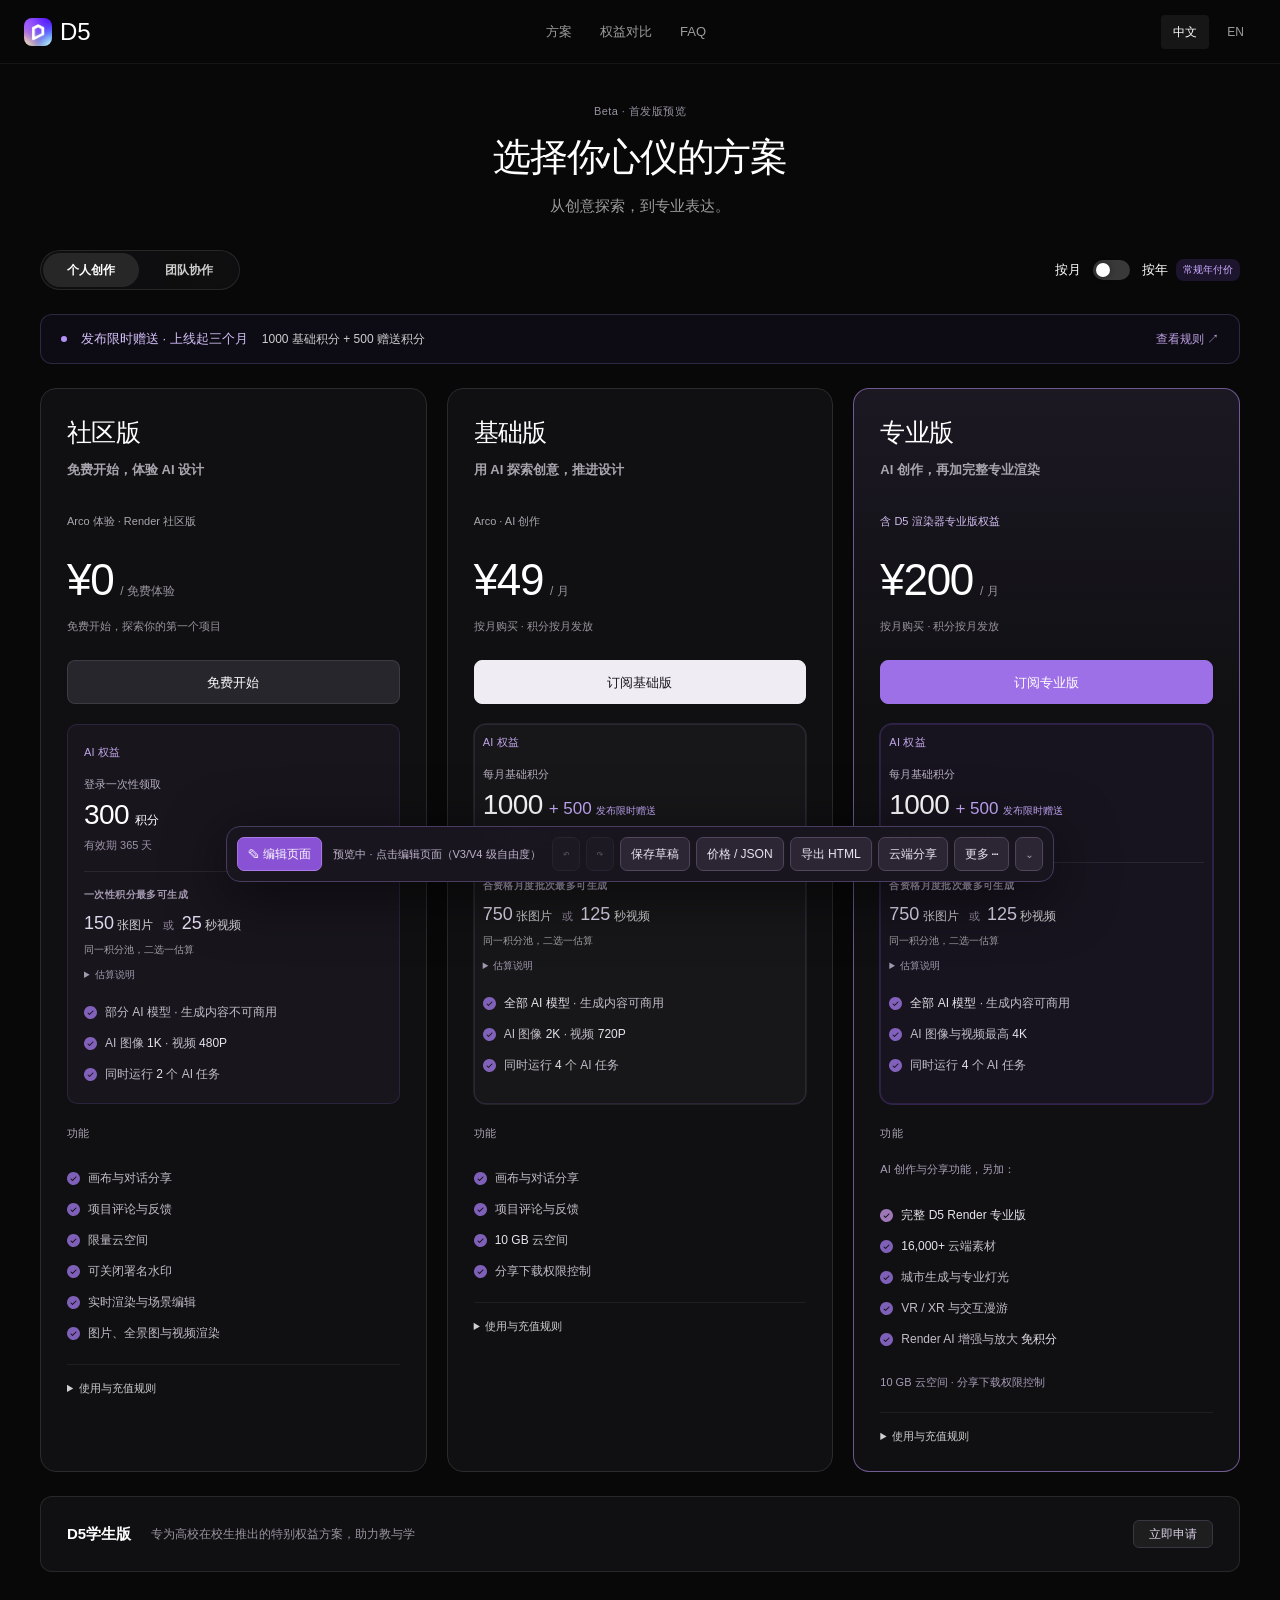
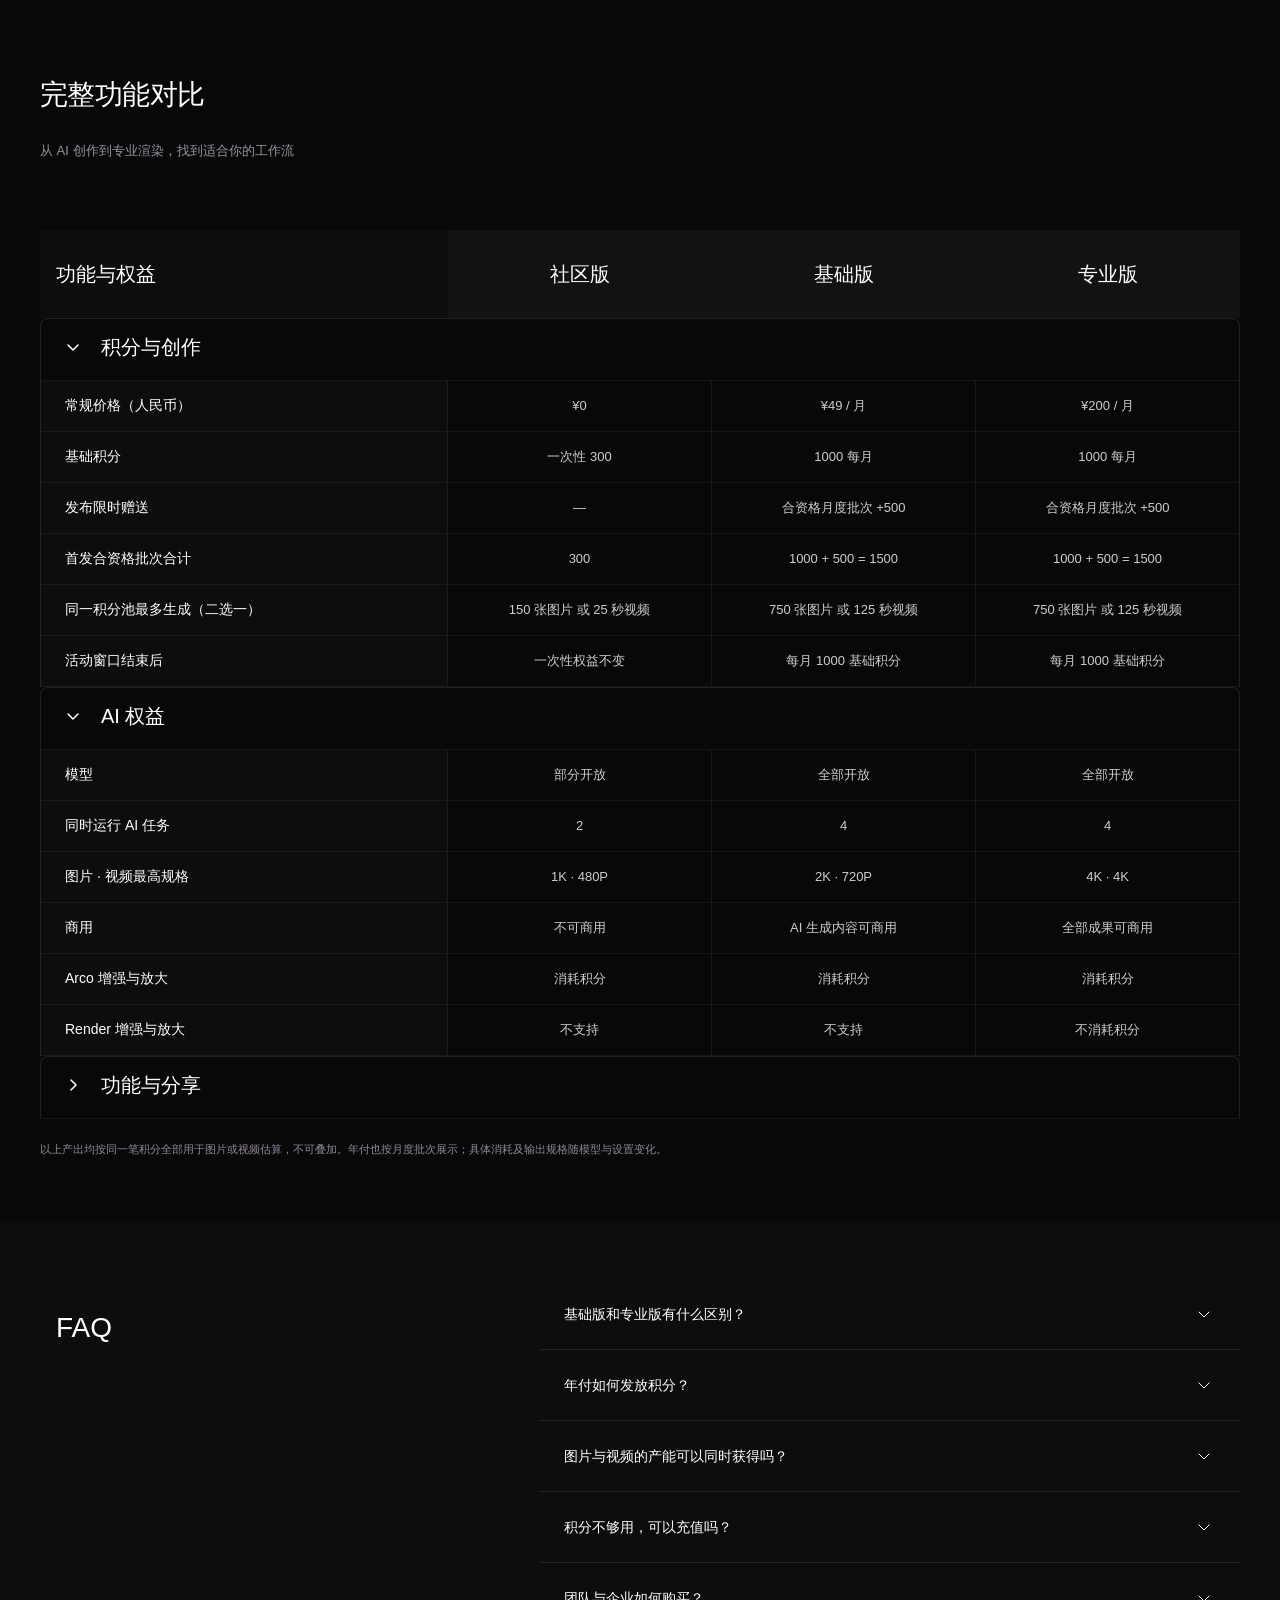
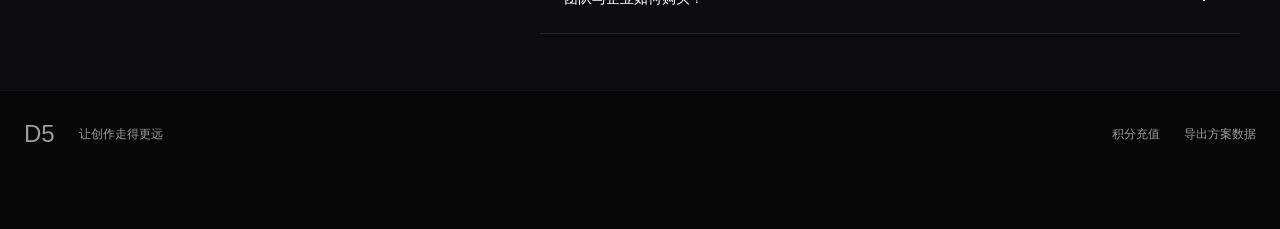
==== index2.html @ 098150d0 "Add static D5 pricing beta demo for GitHub Pages. Extract the existing demo to the repository root, " ====
<!doctype html>
<html lang="zh-CN">
<head>
  <meta charset="UTF-8">
  <meta name="viewport" content="width=device-width, initial-scale=1">
  <meta name="theme-color" content="#000000">
  <meta name="d5-cloud-api" content="">
  <meta name="description" content="D5 首发方案：基础版与专业版每月 1000 基础积分，首发合资格批次加赠 500。">
  <title>D5 · 首发方案 Beta</title>
  <link rel="icon" href="assets/d5-logo.png">
  <link rel="stylesheet" href="styles.css?v=202611-beta-1">
  <link rel="stylesheet" href="beta.css?v=202611-beta-gork-1">
  <link rel="stylesheet" href="editor.css?v=202611-beta-gork-cloud-1">
</head>
<body data-page="pricing">
  <a class="skip-link" href="#main" data-zh="跳至主要内容" data-en="Skip to content">跳至主要内容</a>
  <header class="global-nav">
    <a class="brand" href="#pricing" aria-label="D5"><img src="assets/brand.webp" alt=""><span>D5</span></a>
    <nav class="section-nav" aria-label="Page sections">
      <a href="#pricing" data-zh="方案" data-en="Plans">方案</a>
      <a href="#comparison" class="personal-only" data-zh="权益对比" data-en="Compare">权益对比</a>

      <a href="#faq">FAQ</a>
    </nav>
    <fieldset class="language-switch" aria-label="Language">
      <button type="button" data-lang="zh" aria-pressed="true">中文</button><button type="button" data-lang="en" aria-pressed="false">EN</button>
    </fieldset>
  </header>
  <main id="main">
    <section class="hero container" data-module="hero">
      <span class="beta-marker" data-zh="Beta · 首发版预览" data-en="Beta · Launch preview">Beta · 首发版预览</span>
      <h1 data-edit-key="hero.title" data-zh="选择你心仪的方案" data-en="Choose the plan that suits you">选择你心仪的方案</h1>
      <p class="hero-subtitle" data-edit-key="hero.subtitle" data-zh="从创意探索，到专业表达。" data-en="From creative exploration to professional expression."></p>
    </section>
    <section class="pricing container" id="pricing" aria-label="Plans">
      <div class="pricing-toolbar">
        <div class="segmented audience-switch" role="group" aria-label="选择用户类别">
          <button type="button" data-audience="personal" aria-pressed="true" data-zh="个人创作" data-en="For creators">个人创作</button>
          <button type="button" data-audience="team" aria-pressed="false" data-zh="团队协作" data-en="For teams">团队协作</button>
        </div>
        <div class="billing personal-only">
          <span data-zh="按月" data-en="Monthly">按月</span>
          <button type="button" class="toggle" data-billing-toggle aria-pressed="false" aria-label="切换按年购买"><span></span></button>
          <div class="billing-annual"><span data-zh="按年" data-en="Yearly">按年</span><b data-zh="常规年付价" data-en="Regular annual rate">常规年付价</b></div>
        </div>
      </div>
      <aside class="launch-band personal-only" id="launch-rules" aria-label="Launch bonus" data-module="launchBand"><div id="launch-rules-body"></div></aside>
      <div class="plan-grid" id="plan-grid"></div>
      <div class="education personal-only" data-module="education"><div class="education-inner">
        <strong data-education="title">D5学生版</strong>
        <span data-education="subtitle">专为高校在校生推出的特别权益方案，助力教与学</span>
        <a href="https://www.d5render.cn/edu/" data-education="button">立即申请</a>
      </div></div>
    </section>
    <section class="section container personal-only" id="comparison" data-module="comparison" aria-labelledby="comparison-title">
      <div class="section-head"><h2 id="comparison-title" data-edit-key="comparison.title" data-zh="完整功能对比" data-en="Compare all features">完整功能对比</h2><p data-edit-key="comparison.subtitle" data-zh="从 AI 创作到专业渲染，找到适合你的工作流" data-en="From AI creation to professional rendering, find your workflow"></p></div>
      <p class="compare-hint" data-zh="左右滑动，查看完整对比 →" data-en="Swipe to compare all features →"></p>
      <div class="compare-scroll" tabindex="0" role="region" aria-labelledby="comparison-title"><div id="compare"></div></div>
      <p class="comparison-note" data-zh="以上产出均按同一笔积分全部用于图片或视频估算，不可叠加。年付也按月度批次展示；具体消耗及输出规格随模型与设置变化。" data-en="Output estimates use the same pool entirely for images or video and cannot be added together. Annual billing also shows monthly-batch output. Costs and output limits vary by model and settings."></p>
    </section>
    <section class="faq" id="faq" data-module="faq" aria-labelledby="faq-title"><div class="container faq-inner"><div class="faq-title"><h2 id="faq-title" data-edit-key="faq.title">FAQ</h2></div><div class="faq-list" id="faq-list"></div></div></section>
  </main>
  <footer class="beta-footer" data-module="footer"><a class="brand" href="#pricing"><span>D5</span></a><span data-edit-key="footer.tagline" data-zh="让创作走得更远" data-en="Take your creativity further"></span><div class="footer-links"><a href="topup.html" data-zh="积分充值" data-en="Credit top-ups"></a><button type="button" data-export data-zh="导出方案数据" data-en="Export plan data"></button></div></footer>
  <dialog id="order-preview" aria-labelledby="preview-title" aria-describedby="preview-demo"><div id="preview-content"></div></dialog>
  <div class="sr-only" id="announcer" role="status" aria-live="polite"></div>
  <script src="data.js?v=202611-beta-gork-1"></script>
  <script src="i18n-sync.js?v=202611-beta-1"></script>
  <script src="business.js?v=202611-beta-gork-1"></script>
  <script src="app.js?v=202611-beta-gork-1"></script>
  <script src="flows.js?v=202611-beta-gork-1"></script>
  <script src="editor.js?v=202611-beta-gork-cloud-1"></script>
  <script src="cloud-sync.js?v=202611-beta-gork-cloud-1"></script>
</body>
</html>
---- styles.css ----
@charset "UTF-8";
/* D5 pricing page.
   Section design: Figma "Official Website / Global" (31951:32322), 1920 frame, content px-240 → 1440.
   Header / footer: reference site (d5-arco-landing). */

:root {
  --content-width: min(1440px, calc(100% - clamp(32px, 8vw - 24px, 64px)));
  --ai: #9459ff;
  --font: Inter, "PingFang SC", "Microsoft YaHei", sans-serif;
  --border-10: rgba(255, 255, 255, .1);
  --border-6: rgba(255, 255, 255, .06);
  --text-80: rgba(255, 255, 255, .8);
  --text-60: rgba(255, 255, 255, .6);
}

* { box-sizing: border-box; }
[hidden] { display: none !important; }
html { scroll-behavior: smooth; scroll-padding-top: 64px; }
body { margin: 0; background: #000; color: #fff; font-family: var(--font); font-size: 14px; line-height: 22px; -webkit-font-smoothing: antialiased; }
a { color: inherit; text-decoration: none; }
button { font: inherit; color: inherit; background: none; border: 0; padding: 0; cursor: pointer; }
img { display: block; }
h1, h2, h3, p { margin: 0; }
fieldset { border: 0; margin: 0; padding: 0; min-width: 0; }
.sr-only { position: absolute; width: 1px; height: 1px; padding: 0; margin: -1px; overflow: hidden; clip: rect(0, 0, 0, 0); white-space: nowrap; border: 0; }
.container { width: var(--content-width); margin-inline: auto; }

/* ---------- Header (reference site) ---------- */
.global-nav { position: sticky; top: 0; z-index: 50; display: flex; align-items: center; justify-content: space-between; height: 64px; padding: 0 max(32px, 8.333vw); background: rgba(13, 13, 16, .9); -webkit-backdrop-filter: blur(24px); backdrop-filter: blur(24px); }
.brand { display: flex; align-items: center; gap: 8px; font-family: Outfit, Inter, sans-serif; font-size: 24px; font-weight: 500; white-space: nowrap; }
.brand img { width: 28px; height: 28px; border-radius: 8px; object-fit: cover; }
.language-switch { display: flex; gap: 6px; }
.language-switch button { padding: 8px 12px; border-radius: 4px; font-size: 12px; line-height: 18px; color: var(--text-60); }
.language-switch button[aria-pressed="true"] { background: rgba(255, 255, 255, .06); color: #fff; }

/* ---------- Hero ---------- */
.hero { display: flex; flex-direction: column; gap: 24px; padding: 120px 0 40px; text-align: center; }
.hero h1 { font-size: 64px; font-weight: 700; line-height: normal; }
.hero p { font-size: 24px; font-weight: 500; line-height: normal; color: var(--text-60); }

/* ---------- Pricing toolbar ---------- */
.pricing-toolbar { display: flex; align-items: center; justify-content: space-between; padding: 24px 0; }
.segmented { display: flex; align-items: center; gap: 2px; height: 48px; padding: 2px; border: 2px solid var(--border-10); border-radius: 9999px; background: rgba(255, 255, 255, .03); -webkit-backdrop-filter: blur(50px); backdrop-filter: blur(50px); }
.segmented button { height: 100%; padding: 0 24px; border-radius: 9999px; font-size: 12px; font-weight: 600; line-height: 16px; white-space: nowrap; opacity: .8; }
.segmented button[aria-pressed="true"] { background: rgba(255, 255, 255, .1); opacity: 1; }
.billing { display: flex; align-items: center; gap: 16px; font-size: 16px; font-weight: 600; line-height: 20px; white-space: nowrap; }
.billing-annual { display: flex; align-items: center; gap: 8px; }
.toggle { display: flex; align-items: center; width: 37px; height: 20px; padding: 3px; border-radius: 17px; background: rgba(255, 255, 255, .2); transition: background-color .16s ease; }
.toggle[aria-pressed="true"] { background: var(--ai); }
.toggle span { width: 14px; height: 14px; border-radius: 50%; background: #fff; box-shadow: 0 0 6.4px rgba(0, 0, 0, .4); transition: transform .2s ease; }
.toggle[aria-pressed="true"] span { transform: translateX(17px); }
.billing b { padding: 4px 8px; border-radius: 8px; background: var(--ai); font-size: 12px; font-weight: 500; line-height: 16px; }

/* ---------- Price cards ---------- */
.plan-grid { display: grid; grid-template-columns: repeat(3, minmax(0, 1fr)); gap: clamp(16px, 1.25vw, 24px); align-items: stretch; }
/* Team audience: 团队版 | 企业版 side-by-side; each module has 基础|专业 in one row */
.plan-grid.is-team {
  display: grid;
  grid-template-columns: repeat(2, minmax(0, 1fr));
  gap: 14px;
  align-items: stretch;
}
.seat-note { margin: 0; font-size: 13px; line-height: 18px; color: var(--text-80); }

/* Business modules: Team / Enterprise — version titles LARGE (personal plan-name scale);
   seat cards SMALLER / compact secondary hierarchy */
.biz-module {
  display: flex; flex-direction: column; gap: 14px;
  padding: 18px 14px 16px;
  border: 1px solid var(--border-10);
  border-radius: 16px;
  background: rgba(255, 255, 255, .02);
  min-width: 0;
}
.biz-module-head { display: flex; flex-direction: column; gap: 6px; padding: 0 2px 2px; }
/* Version = section hero: match personal .plan-name h2 (32/40) */
.biz-module-head h2 { font-size: 32px; font-weight: 500; line-height: 40px; letter-spacing: -.02em; }
.biz-module-head p { font-size: 14px; font-weight: 500; line-height: 22px; color: var(--text-60); }
.biz-module-head .biz-module-note { margin: 2px 0 0; font-size: 12px; line-height: 18px; color: var(--text-60); opacity: .85; }
.biz-seat-grid {
  display: grid;
  grid-template-columns: repeat(2, minmax(0, 1fr));
  gap: 10px;
  align-items: stretch;
}
/* Compact seat product cards — secondary to version header */
.plan-card.seat-card {
  gap: 10px;
  padding: 12px 10px 12px;
  border-width: 1px;
  border-radius: 12px;
}
.plan-card.seat-card .plan-zone-a { gap: 8px; padding-bottom: 0; }
.plan-card.seat-card .plan-title { gap: 4px; }
.plan-card.seat-card .plan-name h2 { font-size: 18px; font-weight: 600; line-height: 24px; letter-spacing: -.01em; }
.plan-card.seat-card .plan-desc { font-size: 12px; font-weight: 500; line-height: 18px; color: var(--text-60); }
.plan-card.seat-card .seat-capacity {
  margin-top: 0;
  padding: 8px 10px;
  gap: 2px;
  border-radius: 8px;
}
.plan-card.seat-card .seat-capacity .capacity-title { font-size: 14px; font-weight: 600; line-height: 20px; }
.plan-card.seat-card .plan-button {
  height: 36px;
  padding: 8px 10px;
  font-size: 13px;
  font-weight: 500;
  border-radius: 9999px;
}
.plan-card.seat-card .seat-bullets { margin-top: 0; gap: 0; }
.plan-card.seat-card .seat-bullets li {
  min-height: 0;
  padding: 4px 0;
  font-size: 12px;
  line-height: 18px;
  gap: 8px;
  color: rgba(255, 255, 255, .82);
}
.plan-card.seat-card .seat-bullets li .check { width: 14px; height: 14px; margin-top: 2px; }

/* Lovart-inspired card zones + AI/workflow split */
.plan-zone-a { display: flex; flex-direction: column; gap: 16px; padding-bottom: 4px; }
.capacity-zone {
  display: flex; flex-direction: column; gap: 6px;
  padding: 14px 16px;
  border: 1px solid var(--border-10);
  border-radius: 12px;
  background: rgba(255, 255, 255, .03);
}
.capacity-label { font-size: 12px; font-weight: 600; letter-spacing: .04em; text-transform: uppercase; color: var(--text-60); }
.capacity-title { font-size: 22px; font-weight: 600; line-height: 28px; letter-spacing: -.01em; }
.capacity-sub { font-size: 13px; line-height: 18px; color: var(--text-60); }
.capacity-meter { display: flex; gap: 6px; margin-top: 6px; }
.capacity-meter i { flex: 1; height: 4px; border-radius: 2px; background: rgba(255, 255, 255, .12); }
.capacity-meter i.on { background: var(--ai); }
.seat-capacity { margin-top: 0; }
.seat-capacity .capacity-title { font-size: 13px; line-height: 18px; }
.seat-bullets { margin-top: 0; }
.seat-bullets li { min-height: 0; padding: 6px 0; font-size: 13px; line-height: 20px; }

.benefit-stack { display: flex; flex-direction: column; gap: 0; margin-top: 0; }
.benefit-block { display: flex; flex-direction: column; gap: 10px; }
.benefit-label { font-size: 13px; font-weight: 600; line-height: 18px; color: var(--text-60); letter-spacing: .03em; }
.benefit-ai {
  padding: 14px 14px 12px;
  border: 1px solid rgba(148, 89, 255, .28);
  border-radius: 12px;
  background: linear-gradient(180deg, rgba(148, 89, 255, .14), rgba(148, 89, 255, .04));
}
.benefit-ai .benefit-label { color: #c9acff; }
.benefit-divider { height: 1px; margin: 16px 0; background: var(--border-10); }
.benefit-workflow .benefit-label { color: var(--text-80); }
.compare-text { display: inline-block; font-size: 13px; line-height: 18px; color: var(--text-80); }
.compare-empty { color: var(--text-60); opacity: .55; }
.plan-card { display: flex; flex-direction: column; gap: 16px; padding: clamp(16px, 1.67vw, 24px); border: 2px solid var(--border-10); border-radius: 16px; min-width: 0; overflow-wrap: anywhere; transition: border-color .16s ease, background-color .16s ease; }
.plan-card.basic { background: radial-gradient(ellipse 262px 290px at 50% 35%, rgba(255, 255, 255, .1), rgba(255, 255, 255, 0)); }
.plan-card.pro { border-color: #8f94fb; background: radial-gradient(ellipse 262px 290px at 50% 35%, rgba(199, 201, 253, .1) 50%, rgba(255, 255, 255, 0)); }
.plan-top { display: flex; flex-direction: column; gap: 16px; }
.plan-title { display: flex; flex-direction: column; gap: 8px; }
.plan-desc { font-size: 14px; font-weight: 500; line-height: 22px; color: var(--text-80); }
.plan-name { display: flex; flex-wrap: wrap; align-items: center; justify-content: space-between; gap: 8px; }
.plan-name h2 { font-size: 32px; font-weight: 500; line-height: 40px; }
.tag { max-width: 100%; padding: 8px; border-radius: 8px; background: #30a46c; font-size: 11px; font-weight: 600; line-height: normal; color: #fff; }
.plan-price { display: flex; flex-wrap: wrap; align-items: center; gap: 4px; min-height: 40px; }
.price-value { font-size: 32px; font-weight: 600; line-height: normal; white-space: nowrap; }
.price-period { font-size: 14px; line-height: 22px; color: var(--text-80); }
.plan-info { display: flex; flex-direction: column; gap: 8px; font-size: 15px; font-weight: 500; line-height: 24px; color: var(--text-80); }

.credit-block { display: flex; flex-direction: column; border-radius: 16px; }
.credit-wrap { padding: 0 8px; }
.credit-info { display: flex; flex-wrap: wrap; align-items: center; gap: 4px 8px; padding: 8px clamp(8px, 1.1vw, 16px); border: 1px solid var(--border-10); border-bottom: 0; border-radius: 16px 16px 0 0; background: linear-gradient(to top, rgba(255, 255, 255, .06), rgba(255, 255, 255, 0)); }
.pro .credit-info { background: linear-gradient(to top, rgba(175, 130, 255, .1), rgba(175, 130, 255, 0)); }
.credit-info img { flex: none; width: 16px; height: 16px; padding: 1.5px; }
.credit-info strong { font-size: 16px; font-weight: 500; line-height: 26px; }
.credit-info > span { font-size: 14px; line-height: 22px; color: var(--text-80); }
.rolling-number { display: inline-flex; font-variant-numeric: tabular-nums; line-height: 1.15; vertical-align: baseline; }
.number-wheel { display: inline-block; width: 1ch; height: 1.15em; overflow: hidden; }
.number-wheel-track { display: flex; flex-direction: column; }
.number-wheel-track > span { display: block; height: 1.15em; line-height: 1.15em; flex: none; }

.plan-button {
  height: 36px;
  padding: 8px 10px;
  font-size: 13px;
  font-weight: 500;
  border-radius: 9999px;
}
.plan-card.seat-card .seat-bullets { margin-top: 0; gap: 0; }
.plan-card.seat-card .seat-bullets li {
  min-height: 0;
  padding: 4px 0;
  font-size: 12px;
  line-height: 18px;
  gap: 8px;
  color: rgba(255, 255, 255, .82);
}
.plan-card.seat-card .seat-bullets li .check { width: 14px; height: 14px; margin-top: 2px; }

/* Lovart-inspired card zones + AI/workflow split */
.plan-zone-a { display: flex; flex-direction: column; gap: 16px; padding-bottom: 4px; }
.capacity-zone {
  display: flex; flex-direction: column; gap: 6px;
  padding: 14px 16px;
  border: 1px solid var(--border-10);
  border-radius: 12px;
  background: rgba(255, 255, 255, .03);
}
.capacity-label { font-size: 12px; font-weight: 600; letter-spacing: .04em; text-transform: uppercase; color: var(--text-60); }
.capacity-title { font-size: 22px; font-weight: 600; line-height: 28px; letter-spacing: -.01em; }
.capacity-sub { font-size: 13px; line-height: 18px; color: var(--text-60); }
.capacity-meter { display: flex; gap: 6px; margin-top: 6px; }
.capacity-meter i { flex: 1; height: 4px; border-radius: 2px; background: rgba(255, 255, 255, .12); }
.capacity-meter i.on { background: var(--ai); }
.seat-capacity { margin-top: 0; }
.seat-capacity .capacity-title { font-size: 13px; line-height: 18px; }
.seat-bullets { margin-top: 0; }
.seat-bullets li { min-height: 0; padding: 6px 0; font-size: 13px; line-height: 20px; }

.benefit-stack { display: flex; flex-direction: column; gap: 0; margin-top: 0; }
.benefit-block { display: flex; flex-direction: column; gap: 10px; }
.benefit-label { font-size: 13px; font-weight: 600; line-height: 18px; color: var(--text-60); letter-spacing: .03em; }
.benefit-ai {
  padding: 14px 14px 12px;
  border: 1px solid rgba(148, 89, 255, .28);
  border-radius: 12px;
  background: linear-gradient(180deg, rgba(148, 89, 255, .14), rgba(148, 89, 255, .04));
}
.benefit-ai .benefit-label { color: #c9acff; }
.benefit-divider { height: 1px; margin: 16px 0; background: var(--border-10); }
.benefit-workflow .benefit-label { color: var(--text-80); }
.compare-text { display: inline-block; font-size: 13px; line-height: 18px; color: var(--text-80); }
.compare-empty { color: var(--text-60); opacity: .55; }
.plan-card { display: flex; flex-direction: column; gap: 16px; padding: clamp(16px, 1.67vw, 24px); border: 2px solid var(--border-10); border-radius: 16px; min-width: 0; overflow-wrap: anywhere; transition: border-color .16s ease, background-color .16s ease; }
.plan-card.basic { background: radial-gradient(ellipse 262px 290px at 50% 35%, rgba(255, 255, 255, .1), rgba(255, 255, 255, 0)); }
.plan-card.pro { border-color: #8f94fb; background: radial-gradient(ellipse 262px 290px at 50% 35%, rgba(199, 201, 253, .1) 50%, rgba(255, 255, 255, 0)); }
.plan-top { display: flex; flex-direction: column; gap: 16px; }
.plan-title { display: flex; flex-direction: column; gap: 8px; }
.plan-desc { font-size: 14px; font-weight: 500; line-height: 22px; color: var(--text-80); }
.plan-name { display: flex; flex-wrap: wrap; align-items: center; justify-content: space-between; gap: 8px; }
.plan-name h2 { font-size: 32px; font-weight: 500; line-height: 40px; }
.tag { max-width: 100%; padding: 8px; border-radius: 8px; background: #30a46c; font-size: 11px; font-weight: 600; line-height: normal; color: #fff; }
.plan-price { display: flex; flex-wrap: wrap; align-items: center; gap: 4px; min-height: 40px; }
.price-value { font-size: 32px; font-weight: 600; line-height: normal; white-space: nowrap; }
.price-period { font-size: 14px; line-height: 22px; color: var(--text-80); }
.plan-info { display: flex; flex-direction: column; gap: 8px; font-size: 15px; font-weight: 500; line-height: 24px; color: var(--text-80); }

.credit-block { display: flex; flex-direction: column; border-radius: 16px; }
.credit-wrap { padding: 0 8px; }
.credit-info { display: flex; flex-wrap: wrap; align-items: center; gap: 4px 8px; padding: 8px clamp(8px, 1.1vw, 16px); border: 1px solid var(--border-10); border-bottom: 0; border-radius: 16px 16px 0 0; background: linear-gradient(to top, rgba(255, 255, 255, .06), rgba(255, 255, 255, 0)); }
.pro .credit-info { background: linear-gradient(to top, rgba(175, 130, 255, .1), rgba(175, 130, 255, 0)); }
.credit-info img { flex: none; width: 16px; height: 16px; padding: 1.5px; }
.credit-info strong { font-size: 16px; font-weight: 500; line-height: 26px; }
.credit-info > span { font-size: 14px; line-height: 22px; color: var(--text-80); }
.rolling-number { display: inline-flex; font-variant-numeric: tabular-nums; line-height: 1.15; vertical-align: baseline; }
.number-wheel { display: inline-block; width: 1ch; height: 1.15em; overflow: hidden; }
.number-wheel-track { display: flex; flex-direction: column; }
.number-wheel-track > span { display: block; height: 1.15em; line-height: 1.15em; flex: none; }

.plan-slider { position: relative; height: 32px; border: 1px solid var(--border-10); border-radius: 8px; background: rgba(255, 255, 255, .06); -webkit-backdrop-filter: blur(50px); backdrop-filter: blur(50px); overflow: hidden; touch-action: pan-y; user-select: none; -webkit-user-select: none; cursor: pointer; }
.slider-fill { position: absolute; inset: 0 auto 0 0; width: clamp(0%, var(--progress), 100%); border-radius: 7px 3px 3px 7px; background: rgba(255, 255, 255, .2); -webkit-backdrop-filter: blur(50px); backdrop-filter: blur(50px); transition: width .18s cubic-bezier(.2, .8, .2, 1); }
.slider-handle { position: absolute; top: 5px; left: clamp(0px, calc(var(--progress) - 2px), calc(100% - 4px)); width: 4px; height: 20px; border: 1px solid rgba(0, 0, 0, .2); border-radius: 2px; background: rgba(255, 255, 255, .9); filter: drop-shadow(0 8px 9px rgba(0, 0, 0, .22)) drop-shadow(0 2px 2.5px rgba(0, 0, 0, .18)); transition: left .18s cubic-bezier(.2, .8, .2, 1); pointer-events: none; }
.slider-label { position: absolute; left: 9.67px; top: 50%; transform: translateY(-50%); font-size: 16px; font-weight: 600; line-height: 16px; color: var(--text-80); pointer-events: none; }
.slider-ticks { position: absolute; inset: 0; pointer-events: none; }
.slider-ticks i { position: absolute; top: 11px; width: 2px; height: 8px; border-radius: 1px; background: rgba(255, 255, 255, .4); transform: translateX(-50%); }
.slider-ticks i:nth-child(1) { left: 33.333%; }
.slider-ticks i:nth-child(2) { left: 66.666%; }
.slider-ticks i:nth-child(3) { left: calc(100% - 10px); transform: translateX(-100%); }
.plan-slider input { position: absolute; inset: 0; width: 100%; height: 100%; margin: 0; opacity: 0; cursor: pointer; }
.plan-slider:has(input:focus-visible) { outline: 2px solid #c9acff; outline-offset: 2px; }

.plan-button { display: flex; align-items: center; justify-content: center; width: 100%; height: 48px; padding: 12px; border-radius: 9999px; font-size: 16px; font-weight: 500; line-height: 1; -webkit-backdrop-filter: blur(50px); backdrop-filter: blur(50px); transition: border-color .16s ease, background-color .16s ease, color .16s ease; }
.community .plan-button { border: 1px solid rgba(255, 255, 255, .2); }
.basic .plan-button { border: 1px solid rgba(255, 255, 255, .2); background: #fff; color: #000; }
.pro .plan-button { border: 1px solid var(--border-6); background: var(--ai); }
.plan-card:focus-within { border-color: rgba(255, 255, 255, .24); background-color: rgba(255, 255, 255, .035); }
.plan-card.pro:focus-within { border-color: #b0a5ff; }
.plan-button:focus-visible { outline: 2px solid #c9acff; outline-offset: 3px; }
.community .plan-button:focus-visible { border-color: rgba(255, 255, 255, .4); background-color: rgba(255, 255, 255, .08); }
.basic .plan-button:focus-visible { background-color: #e6e6e6; }
.pro .plan-button:focus-visible { background-color: #a775ff; }
@media (hover: hover) and (pointer: fine) {
  .plan-card:hover { border-color: rgba(255, 255, 255, .24); background-color: rgba(255, 255, 255, .035); }
  .plan-card.pro:hover { border-color: #b0a5ff; }
  .community .plan-button:hover { border-color: rgba(255, 255, 255, .4); background-color: rgba(255, 255, 255, .08); }
  .basic .plan-button:hover { background-color: #e6e6e6; }
  .pro .plan-button:hover { background-color: #a775ff; }
}
.plan-list { list-style: none; margin: 0; padding: 0; display: flex; flex-direction: column; gap: 2px; }
.plan-list li {
  display: flex; align-items: flex-start; gap: 10px;
  min-height: 0; padding: 6px 0;
  font-size: 13px; line-height: 20px; color: rgba(255, 255, 255, .88);
}
.plan-list li .check { flex: none; width: 16px; height: 16px; margin-top: 2px; opacity: .9; }
.plan-list li span { flex: 1; min-width: 0; }
.plan-list-secondary li { color: var(--text-80); font-size: 13px; line-height: 20px; }
.plan-list em { font-style: normal; font-weight: 500; color: #c9acff; margin-left: 6px; }

/* ---------- Education ---------- */
.education { display: flex; justify-content: center; padding: 16px; }
.education-inner { display: flex; flex: 1; align-items: center; justify-content: center; gap: 16px; min-width: 0; padding: 8px 40px; border-radius: 8px; }
.education strong { font-size: 16px; font-weight: 600; line-height: normal; white-space: nowrap; }
.education span { font-size: 14px; line-height: 22px; white-space: nowrap; }
.education a { padding: 12px; border: 1px solid var(--border-6); border-radius: 4px; background: rgba(255, 255, 255, .06); font-size: 14px; line-height: 1; white-space: nowrap; -webkit-backdrop-filter: blur(50px); backdrop-filter: blur(50px); }

/* ---------- Sections ---------- */
.section { padding-bottom: 120px; }
.section-head { display: flex; flex-direction: column; gap: 16px; padding: 40px 0; }
.section-head h2 { font-size: 32px; font-weight: 600; line-height: normal; }
.section-head p { font-size: 16px; font-weight: 700; line-height: normal; color: var(--text-60); }
.section-head.row { flex-direction: row; align-items: center; justify-content: space-between; }
.section-head.row > div:first-child { display: flex; flex-direction: column; gap: 16px; }
.section-placeholder { height: 128px; }

/* ---------- Feature comparison ---------- */
.compare-scroll { width: 100%; overflow-x: auto; -webkit-overflow-scrolling: touch; }
.compare-scroll:focus-visible { outline: 2px solid #c9acff; outline-offset: 4px; border-radius: 8px; }
.compare-table { width: 100%; min-width: 640px; table-layout: fixed; border-collapse: separate; border-spacing: 0; }
.compare-table th, .compare-table td { vertical-align: middle; overflow-wrap: anywhere; }
.compare-table thead th { padding: 24px 12px; font-size: 20px; font-weight: 500; line-height: 40px; text-align: center; }
.compare-table thead .lead { width: 34%; padding-left: 16px; text-align: left; }
.compare-table thead .col { width: 22%; }
.compare-table thead .lead img { display: inline-block; width: 12px; height: 12px; margin-left: 4px; vertical-align: middle; }
.compare-table tbody th, .compare-table tbody td { border-bottom: 1px solid var(--border-6); border-right: 1px solid var(--border-6); }
.compare-table tbody tr > :first-child { border-left: 1px solid var(--border-10); }
.compare-table tbody tr > :last-child { border-right-color: var(--border-10); }
.compare-table .compare-group { padding: 16px 20px; border-top: 1px solid var(--border-10); border-radius: 8px 8px 0 0; font-size: 20px; font-weight: 500; line-height: 24px; text-align: left; }
.compare-group img { display: inline-block; width: 24px; height: 24px; margin-right: 8px; vertical-align: middle; }
.compare-table tbody .lead { padding: 16px 24px; font-size: 14px; font-weight: 500; line-height: normal; text-align: left; }
.compare-table tbody .col { padding: 14px 12px; text-align: center; }
.compare-table tbody .col img { width: 20px; height: 20px; margin-inline: auto; padding: 1.875px; }
.compare-table tbody tr:last-child > * { border-bottom-color: var(--border-10); }
.compare-table tbody tr:last-child > :first-child { border-bottom-left-radius: 8px; }
.compare-table tbody tr:last-child > :last-child { border-bottom-right-radius: 8px; }

/* ---------- FAQ ---------- */
.faq { background: rgba(255, 255, 255, .03); padding: 80px 0; }
.faq-inner { display: grid; grid-template-columns: minmax(0, 5fr) minmax(0, 7fr); align-items: start; }
.faq-title { display: flex; align-items: center; min-width: 0; min-height: 98px; padding: 0 16px; }
.faq-title h2 { font-size: 32px; font-weight: 600; line-height: normal; font-feature-settings: "halt" 1; }
.faq-list { width: 100%; min-width: 0; overflow-wrap: anywhere; }
.faq-list details { border-bottom: 1px solid var(--border-10); }
.faq-list summary { display: flex; align-items: flex-start; gap: 16px; padding: 24px; list-style: none; cursor: pointer; font-size: 14px; font-weight: 500; line-height: 22px; }
.faq-list summary::-webkit-details-marker { display: none; }
.faq-list summary span { flex: 1; min-width: 0; }
.faq-list summary img { flex: none; width: 24px; height: 24px; margin: -1px 0; transition: transform .2s ease; }
.faq-list details[open] summary img { transform: rotate(180deg); }
.faq-list details p { padding: 0 24px 24px; font-size: 14px; line-height: 22px; color: var(--text-60); }

/* ---------- Footer (reference site) ---------- */
.reference-footer { padding: 80px max(32px, 50vw - 600px) 0; background: #1c1c21; color: var(--text-60); font-size: 14px; }
.footer-columns { display: grid; grid-template-columns: repeat(4, 1fr) 1.45fr 1.85fr; gap: 20px; }
.footer-columns h3 { margin: 0 0 16px; font-family: Outfit, Inter, sans-serif; font-size: 16px; font-weight: 500; line-height: 26px; color: #fff; }
.footer-columns a { display: block; margin: 0 0 12px; font-size: 14px; line-height: 20px; color: var(--text-60); }
.footer-columns a:hover { color: #fff; }
.footer-columns .company-heading { margin-top: 25px; }
.footer-subscribe p { margin: 0 0 25px; font-size: 14px; line-height: 24px; }
.newsletter-placeholder { display: flex; align-items: center; justify-content: space-between; width: 100%; margin: 0 0 30px; padding: 0; border: 1px solid #fff; border-radius: 3px; font-size: 12px; color: #fff; }
.newsletter-placeholder input { flex: 1; min-width: 0; padding: 12px 14px; border: 0; background: transparent; color: #fff; font: inherit; }
.newsletter-placeholder input::placeholder { color: #aaa; }
.newsletter-placeholder button { padding: 12px; background: #fff; color: #161616; font-weight: 500; white-space: nowrap; }
.social-labels { font-size: 12px; line-height: 24px; color: #a2a2a6; }
.footer-legal { display: flex; align-items: center; justify-content: space-between; gap: 20px; margin-top: 100px; padding: 25px 0; font-size: 12px; color: rgba(255, 255, 255, .4); }
.footer-legal a:hover { color: #fff; }
.footer-legal .language-switch button { font-size: 11px; }

/* ---------- Responsive ---------- */
@media (max-width: 1100px) {
  .hero h1 { font-size: 48px; }
  .hero p { font-size: 20px; }
  .footer-columns { grid-template-columns: repeat(3, 1fr); gap: 40px; }
  .footer-legal { flex-wrap: wrap; margin-top: 65px; }
  .reference-footer { padding-top: 55px; }
}

@media (max-width: 900px) {
  .global-nav { padding: 0 24px; }
  .hero { gap: 16px; padding: 80px 0 24px; }
  .hero h1 { font-size: 36px; }
  .hero p { font-size: 16px; }
  .pricing-toolbar { flex-wrap: wrap; justify-content: center; gap: 16px; }
  .plan-grid { grid-template-columns: repeat(2, minmax(0, 1fr)); }
  .plan-grid.is-team { grid-template-columns: minmax(0, 1fr); gap: 12px; }
  .biz-seat-grid { grid-template-columns: repeat(2, minmax(0, 1fr)); }
  .plan-card.community { grid-column: 1 / -1; }
  .education { padding: 16px 0; }
  .education-inner { flex-direction: column; gap: 12px; padding: 8px 0; text-align: center; }
  .education span { white-space: normal; }
  .section { padding-bottom: 80px; }
  .section-head { padding: 32px 0; gap: 12px; }
  .section-head h2 { font-size: 28px; }
  .section-head.row { flex-direction: column; align-items: flex-start; gap: 24px; }
  .section-placeholder { height: 96px; }
  .faq { padding: 48px 0; }
  .faq-title h2 { font-size: 28px; }
  .reference-footer { padding: 40px 24px 0; }
  .footer-columns a, .footer-subscribe p { font-size: 12px; }
  .footer-columns h3 { font-size: 15px; }
  .footer-legal { font-size: 10px; }
}

@media (max-width: 640px) {
  .plan-grid { grid-template-columns: minmax(0, 1fr); }
  .biz-seat-grid { grid-template-columns: minmax(0, 1fr); }
  .biz-module { padding: 14px 12px 14px; }
  .biz-module-head h2 { font-size: 28px; line-height: 36px; }
  .plan-card.seat-card .plan-name h2 { font-size: 16px; line-height: 22px; }
  .plan-card.seat-card .plan-desc { font-size: 12px; line-height: 18px; }
  .plan-card.seat-card .plan-button { height: 34px; font-size: 12px; }
  .faq-inner { grid-template-columns: minmax(0, 1fr); }
  .faq-title { min-height: 0; padding: 0 24px 16px; }
}

@media (max-width: 560px) {
  .hero h1 { font-size: 32px; }
  .billing { font-size: 14px; }
  .footer-columns { grid-template-columns: repeat(2, 1fr); gap: 30px 20px; }
  .footer-subscribe { grid-column: 1 / -1; max-width: 320px; }
  .footer-columns h3 { font-size: 14px; }
  .footer-legal { display: block; margin-top: 40px; line-height: 22px; }
  .footer-legal > span { display: block; margin-bottom: 8px; }
  .footer-legal .language-switch { margin-top: 12px; }
}

@media (prefers-reduced-motion: reduce) {
  html { scroll-behavior: auto; }
  *, *::before, *::after { transition: none !important; }
}

.plan-list span b { color: var(--text); font-weight: 650; }
.seat-bullets span b { color: var(--text); font-weight: 650; }

/* Comparison and business layout */
.compare-group-toggle {
  display: inline-flex;
  align-items: center;
  gap: 8px;
  width: 100%;
  text-align: left;
  font: inherit;
  color: inherit;
  background: none;
  border: 0;
  padding: 0;
  cursor: pointer;
}
.compare-group-toggle img {
  transition: transform .16s ease;
}
.compare-group-toggle[aria-expanded="false"] img {
  transform: rotate(-90deg);
}
.team-intro {
  grid-column: 1 / -1;
  display: flex;
  flex-direction: column;
  gap: 8px;
  padding: 8px 4px 4px;
}
.team-intro h2 {
  font-size: 28px;
  font-weight: 600;
  line-height: 36px;
}
.team-intro p {
  font-size: 14px;
  line-height: 22px;
  color: var(--text-60);
  max-width: 720px;
}
.biz-module-tagline {
  font-size: 13px !important;
  line-height: 20px !important;
  color: var(--text-80) !important;
}
.plan-card.pro .benefit-ai {
  outline: 1px solid rgba(148, 89, 255, .25);
  border-radius: 12px;
  padding: 8px;
  background: rgba(148, 89, 255, .06);
}
.plan-card.basic .benefit-ai {
  outline: 1px solid rgba(255, 255, 255, .08);
  border-radius: 12px;
  padding: 8px;
  background: rgba(255, 255, 255, .03);
}

@media (max-width: 900px) {
  .plan-grid:not(.is-team) {
    grid-template-columns: 1fr;
  }
  .hero h1 { font-size: 36px; }
  .hero p { font-size: 16px; }
  .team-intro h2 { font-size: 22px; line-height: 28px; }
}

@media (max-width: 640px) {
  .plan-grid.is-team {
    grid-template-columns: 1fr;
  }
  .biz-seat-grid {
    grid-template-columns: 1fr;
  }
  .pricing-toolbar {
    flex-direction: column;
    align-items: stretch;
    gap: 12px;
  }
}


/* Price notes */
.price-label { font-size: 13px; color: var(--text-60); margin-right: 4px; }
.price-annual-note { margin: 6px 0 0; font-size: 12px; line-height: 18px; color: var(--text-60); max-width: 280px; }
.currency-cny { font-size: 11px; font-weight: 600; color: var(--text-60); margin-left: 4px; vertical-align: super; }
.compare-text strong { font-weight: 650; color: var(--text); }
@media (max-width: 640px) {
}

/* V4.1: personal three cards always present after team→personal */
.plan-grid:not(.is-team) > .plan-card[data-personal-card],
.plan-grid:not(.is-team) > .plan-card[data-plan-card] {
  display: flex;
  visibility: visible;
}
.plan-grid:not(.is-team) {
  min-height: 0;
}


/* V4.2: expanded front-card benefits; original price/layout preserved. */
.benefit-recharge .benefit-label { color: var(--text-80); }
.benefit-professional { border: 1px solid rgba(143,148,251,.35); background:rgba(143,148,251,.06); padding:14px; border-radius:12px; }
.benefit-professional .benefit-label { color:#c9acff; }
.seat-benefit-groups { display:flex; flex-direction:column; gap:18px; min-width:0; }
.seat-benefit-groups .benefit-block:not(.benefit-ai) { padding-top:14px; border-top:1px solid var(--border-10); }
.seat-benefit-groups .benefit-ai { padding:12px; }
.seat-benefit-groups .benefit-label { font-size:13px; }
.benefit-stack .plan-list li { min-height:0; }

/* V4 overview: two benefit sections, product scope once, limits inline. */
.product-scope { margin:10px 0 16px; font-size:12px; line-height:1.65; color:var(--text-60); overflow-wrap:anywhere; }
.benefit-terms { margin-top:14px; font-size:12px; line-height:1.65; color:var(--text-60); }
.benefit-terms summary { cursor:pointer; color:var(--text-80); }
.benefit-terms .plan-list { margin-top:10px; }
.benefit-terms p { margin-top:8px; }
.benefit-stack .plan-list li em, .seat-benefit-groups .plan-list li em { line-height:1.65; }

/* V4 short benefits: AI first, Render as an additive upgrade. */
.plan-position { font-size:16px; font-weight:600; line-height:1.5; color:var(--text-80); }
.product-scope { margin:0; font-size:12px; }
.pro-retained { margin:-6px 0 0; color:#c9d3ff; font-size:12px; line-height:1.55; }
.feature-upgrade { padding:14px; border:1px solid rgba(143,148,251,.38); border-radius:12px; background:rgba(143,148,251,.08); }
.feature-upgrade .benefit-label { color:#c9d3ff; }
.feature-inheritance { font-size:12px; line-height:1.6; color:var(--text-60); }
.feature-upgrade [data-features-list] li:first-child { font-size:15px; color:#fff; }
.feature-upgrade [data-features-list] li:first-child .check { filter:brightness(1.25); }
.feature-storage { margin:2px 0 0; font-size:12px; color:var(--text-60); line-height:1.6; }
.credit-issue { font-size:12px; color:var(--text-60); }
.credit-issue summary { cursor:pointer; }
.credit-issue .capacity-sub { padding-top:6px; }
.benefit-stack .plan-list { gap:2px; }
.benefit-stack > .benefit-terms { margin-top:14px; }

/* Personal allowance translated into output, not a duplicate tier selector. */
.generation-output { font-size:18px; line-height:1.5; color:var(--text-80); }
.generation-output b { font-size:23px; font-weight:600; color:var(--text); }
.generation-or { font-size:13px; color:var(--text-60); margin-right:4px; }
.generation-assumptions { margin-top:4px; }
---- beta.css ----
/* November launch additions to the original V4 visual system. */
:root { --text:#fff; }
:focus-visible { outline:2px solid #c9acff; outline-offset:4px; }
.skip-link { position:fixed; top:-100px; left:12px; z-index:200; padding:12px; background:#fff; color:#000; }
.skip-link:focus { top:12px; }
.global-nav { gap:16px; padding-inline:max(24px,calc((100vw - 1320px)/2)); }
.section-nav { display:flex; justify-content:center; gap:28px; color:var(--text-60); font-size:13px; }
.section-nav a:hover { color:#fff; }
.hero { padding-top:72px; gap:20px; }
.hero h1 { font-size:clamp(32px,4.4vw,60px); letter-spacing:-.035em; }
.beta-marker { display:inline-flex; align-self:center; font-size:11px; font-weight:500; letter-spacing:.04em; line-height:18px; padding:4px 10px; color:#bbb5cd; border:1px solid rgba(180,160,220,.22); border-radius:20px; }
.billing b { background:rgba(148,89,255,.15); color:#c9acff; }
.pricing-toolbar { padding-bottom:28px; }
.plan-card:not(.seat-card) .plan-zone-a { flex:1; gap:14px; }
.plan-card:not(.seat-card) { gap:22px; }
.plan-card:not(.seat-card) .plan-position { min-height:48px; }
.plan-card:not(.seat-card) .plan-price { margin-top:6px; }
.plan-card:not(.seat-card) .price-value { font-size:42px; letter-spacing:-.03em; }
.price-context { min-height:38px; color:var(--text-60); font-size:12px; line-height:19px; }
.pro .price-context { color:#c9d3ff; }
.launch-credit { padding:14px 16px; border:1px solid rgba(148,89,255,.25); border-radius:12px; background:linear-gradient(130deg,rgba(148,89,255,.10),transparent); }
.launch-label { color:var(--text-60); font-size:11px; line-height:18px; margin-bottom:8px; }
.launch-equation { font-size:13px; line-height:23px; }
.launch-gift { color:#c9acff; }
.launch-total { display:block; margin-top:3px; color:var(--text-80); }
.launch-total strong { font-size:27px; line-height:34px; font-weight:600; color:#fff; }
.issuance-note { color:var(--text-60); font-size:11px; line-height:18px; }
.community-credit { padding:16px; min-height:110px; border:1px solid var(--border-10); border-radius:12px; color:var(--text-80); }
.community-credit strong { font-size:22px; line-height:30px; font-weight:500; }
.community-credit p { font-size:12px; margin-top:8px; color:var(--text-60); }
.pool-note { font-size:11px; line-height:18px; color:var(--text-60); }
.batch-footnote { max-width:900px; margin:20px auto 12px; text-align:center; font-size:12px; line-height:20px; color:var(--text-60); }
.education { margin-top:8px; margin-bottom:40px; }
.education-inner { flex-wrap:wrap; }
.education span { white-space:normal; }
.section { padding-bottom:72px; }
.section-head p { font-size:14px; font-weight:400; line-height:22px; }
.comparison-note { margin-top:20px; font-size:12px; line-height:20px; color:var(--text-60); max-width:900px; }
.rule-grid { display:grid; grid-template-columns:repeat(3,minmax(0,1fr)); border:1px solid var(--border-10); border-radius:16px; }
.rule-item { padding:28px; }
.rule-item+.rule-item { border-left:1px solid var(--border-10); }
.rule-item h3 { margin-bottom:12px; font-size:16px; font-weight:500; }
.rule-item p { color:var(--text-60); font-size:13px; line-height:23px; }
.text-link { display:inline-block; margin-top:22px; color:#c9acff; font-size:13px; }
.benefit-terms a { color:#c9acff; text-decoration:underline; text-underline-offset:3px; }
.beta-footer { display:flex; align-items:center; gap:24px; padding:48px max(24px,calc((100vw - 1320px)/2)); color:var(--text-60); background:#161619; font-size:12px; }
.footer-links { margin-left:auto; display:flex; gap:24px; }
#order-preview { color:#fff; font:inherit; width:min(600px,calc(100% - 32px)); max-height:calc(100dvh - 40px); padding:28px; border:1px solid rgba(180,160,220,.3); border-radius:20px; background:#141216; overflow:auto; overscroll-behavior:contain; }
#order-preview::backdrop { background:rgba(0,0,0,.76); backdrop-filter:blur(6px); }
body:has(dialog[open]) { overflow:hidden; }
.preview-top { display:flex; align-items:center; justify-content:space-between; margin-bottom:22px; }
.close-preview { width:40px; height:40px; font-size:26px; border-radius:50%; background:rgba(255,255,255,.05); }
#preview-title { font-size:26px; line-height:36px; font-weight:600; }
.preview-demo { color:#c9acff; font-size:12px; line-height:20px; margin-top:10px; }
#order-preview dl { margin:20px 0; }
.order-row { display:grid; grid-template-columns:minmax(0,1fr) minmax(0,1.4fr); gap:18px; padding:14px 0; border-bottom:1px solid var(--border-10); font-size:13px; line-height:22px; }
.order-row dt { color:var(--text-60); }
.order-row dd { margin:0; text-align:right; overflow-wrap:anywhere; }
[data-order-amount] { font-size:25px; line-height:32px; font-weight:600; }
.order-note { font-size:12px; line-height:21px; color:var(--text-60); margin:12px 0; }
.preview-done { width:100%; min-height:46px; padding:12px; margin-top:20px; background:var(--ai); border-radius:30px; font-weight:500; }
.topup-main { width:min(900px,calc(100% - 32px)); margin:64px auto 96px; }
.topup-main h1 { font-size:40px; line-height:1.25; margin:24px 0 18px; }
.topup-main>.lead { font-size:16px; color:var(--text-60); margin-bottom:32px; }
.topup-box { padding:28px; border:1px solid var(--border-10); border-radius:16px; margin-top:24px; }
.topup-box h2 { font-size:20px; margin-bottom:18px; }
.topup-status { margin-top:20px; padding:20px; border:1px solid rgba(148,89,255,.3); border-radius:12px; background:rgba(148,89,255,.07); }
.topup-status h3 { margin-bottom:10px; }
.topup-status p { color:var(--text-60); line-height:24px; }
.topup-selector { display:flex; gap:10px; flex-wrap:wrap; }
.topup-selector button { border:1px solid var(--border-10); padding:10px 18px; border-radius:24px; }
.topup-selector button[aria-pressed="true"] { background:rgba(148,89,255,.25); border-color:#9459ff; }
@media (max-width:900px) {
  .global-nav { flex-wrap:wrap; height:auto; min-height:64px; padding-block:12px; gap:10px; }
  .section-nav { order:3; width:100%; justify-content:space-around; gap:10px; font-size:12px; padding-top:6px; }
  .global-nav>.language-switch { margin-left:auto; }
  .hero { padding-top:48px; }
  .plan-card:not(.seat-card) .plan-position { min-height:0; }
  .rule-grid { grid-template-columns:1fr; }
  .rule-item+.rule-item { border-left:0; border-top:1px solid var(--border-10); }
  .education { margin-bottom:16px; }
}
@media (max-width:640px) {
  html { scroll-padding-top:112px; }
  .billing { justify-content:center; font-size:13px; gap:12px; }
  .segmented { justify-content:center; }
  .segmented button { flex:1; }
  .hero h1 { font-size:32px; }
  .plan-card:not(.seat-card) .price-value { font-size:38px; }
  .beta-footer { flex-wrap:wrap; gap:16px; padding:32px 24px; }
  .footer-links { width:100%; margin-left:0; }
  #order-preview { padding:20px; }
  .order-row { grid-template-columns:minmax(0,1fr) minmax(0,1.45fr); gap:12px; }
  .topup-main h1 { font-size:32px; }
  .topup-box { padding:20px; }
}

/* Beta 2: one editorial rhythm, aligned decision cards. */
body[data-page="pricing"] { --content-width:min(1200px,calc(100% - 48px)); background:#080809; }
body[data-page="pricing"] .global-nav { background:rgba(8,8,9,.94); border-bottom:1px solid var(--border-6); }
body[data-page="pricing"] .hero { padding:56px 0 30px; gap:14px; }
body[data-page="pricing"] .hero h1 { font-size:clamp(30px,3.4vw,44px); font-weight:550; line-height:1.2; letter-spacing:-.035em; }
body[data-page="pricing"] .hero .hero-subtitle { font-size:15px; font-weight:400; color:var(--text-60); line-height:24px; }
body[data-page="pricing"] .beta-marker { border:0; padding:0; color:#97919f; font-size:11px; }
body[data-page="pricing"] .pricing-toolbar { padding:8px 0 24px; }
body[data-page="pricing"] .segmented { height:40px; border-width:1px; }
body[data-page="pricing"] .billing { font-size:13px; font-weight:400; gap:12px; }
body[data-page="pricing"] .billing b { font-size:10px; padding:3px 7px; }
.launch-band { margin:0 0 24px; padding:14px 20px; border:1px solid rgba(170,135,226,.22); background:rgba(139,92,246,.045); border-radius:12px; color:var(--text-80); font-size:12px; line-height:20px; }
.launch-band-head { display:flex; align-items:center; flex-wrap:wrap; gap:8px 14px; }
.launch-dot { height:6px; width:6px; border-radius:50%; background:#b392f5; }
.launch-band-head strong { color:#d4c0f9; font-weight:500; font-size:13px; }
.launch-band-head>a { margin-left:auto; color:#bca0e4; font-size:12px; }
.launch-band details { margin:0; }
.launch-band summary { font-size:11px; margin-top:8px; color:#aaa2b4; cursor:pointer; }
.launch-band details:not([open]) summary { display:none; }
.launch-band p { margin-top:12px; max-width:960px; color:#b2aab9; font-size:12px; line-height:21px; }
.launch-band .text-link { margin-top:12px; }
body[data-page="pricing"] .plan-grid:not(.is-team) { gap:20px; align-items:stretch; }
body[data-page="pricing"] .plan-card:not(.seat-card) { padding:26px; gap:20px; background:#101012; border:1px solid #2b2a2e; border-radius:16px; min-width:0; box-shadow:none; }
body[data-page="pricing"] .plan-card.pro { border-color:rgba(170,135,226,.6); background:linear-gradient(180deg,rgba(144,105,210,.085),transparent 320px),#101012; }
body[data-page="pricing"] .plan-card:not(.seat-card) .plan-zone-a { display:flex; flex-direction:column; flex:0 0 auto; gap:0; min-height:225px; }
body[data-page="pricing"] .plan-title { display:flex; flex-direction:column; gap:10px; }
body[data-page="pricing"] .plan-name h2 { font-size:25px; line-height:34px; font-weight:500; letter-spacing:-.025em; }
body[data-page="pricing"] .plan-card:not(.seat-card) .plan-position { min-height:44px; line-height:22px; color:#a9a5ae; font-size:13px; }
body[data-page="pricing"] .product-scope { min-height:24px; font-size:11px; line-height:20px; margin-top:8px; color:#a9a5ae; }
body[data-page="pricing"] .pro-anchor { color:#d1bcf0; font-weight:500; }
body[data-page="pricing"] .plan-card:not(.seat-card) .plan-price { display:flex; align-items:baseline; gap:7px; height:64px; margin-top:17px; }
body[data-page="pricing"] .plan-card:not(.seat-card) .price-value { font-size:44px; font-weight:500; line-height:56px; }
body[data-page="pricing"] .price-period { font-size:12px; line-height:20px; color:#99949f; }
body[data-page="pricing"] .price-context { min-height:20px; font-size:11px; line-height:20px; margin-top:0; color:#99949f; }
body[data-page="pricing"] .plan-button { height:44px; min-height:44px; font-size:13px; font-weight:500; border-radius:8px; margin:0; background:#27262c; border:1px solid rgba(255,255,255,.1); color:#fff; }
body[data-page="pricing"] .basic .plan-button { background:#efedf3; color:#18151d; border-color:#efedf3; }
body[data-page="pricing"] .pro .plan-button { background:#9e70e7; border-color:#9e70e7; color:#fff; }
body[data-page="pricing"] .plan-button:hover { filter:brightness(1.13); }
body[data-page="pricing"] .benefit-stack { gap:20px; }
body[data-page="pricing"] .benefit-ai { padding:18px 16px; background:#18151d; border:1px solid rgba(158,112,231,.15); border-radius:10px; min-width:0; }
body[data-page="pricing"] .benefit-label { color:#bfa4e7; font-size:11px; font-weight:500; letter-spacing:.02em; margin-bottom:0; }
.card-credit { margin-top:14px; }
.credit-kicker { color:#b8afc1; font-size:11px; line-height:18px; }
.credit-amount { display:flex; flex-wrap:wrap; align-items:baseline; gap:6px; margin:5px 0 2px; font-size:12px; line-height:28px; }
.credit-amount>strong { font-size:28px; line-height:34px; color:#fff; font-weight:500; letter-spacing:-.02em; }
.credit-amount .launch-gift { font-size:17px; font-weight:500; }
.credit-amount small { font-size:10px; font-weight:400; }
.credit-basis { color:#9e93ab; font-size:11px; line-height:19px; }
body[data-page="pricing"] .capacity-zone { margin-top:16px; padding:14px 0 0; border:0; border-top:1px solid rgba(255,255,255,.08); border-radius:0; background:none; }
body[data-page="pricing"] .capacity-label { font-size:10px; color:#a69bb2; line-height:18px; }
body[data-page="pricing"] .generation-output { display:inline; font-size:12px; line-height:25px; }
body[data-page="pricing"] .generation-output b { font-size:18px; font-weight:500; line-height:28px; color:#e1d8ee; }
body[data-page="pricing"] .generation-or { margin-left:6px; color:#958a9f; font-size:11px; }
body[data-page="pricing"] .pool-note { font-size:10px; line-height:17px; margin-top:3px; }
body[data-page="pricing"] .generation-assumptions { font-size:10px; margin-top:6px; }
body[data-page="pricing"] .generation-assumptions summary { color:#a299ae; }
body[data-page="pricing"] .plan-list { gap:10px; margin-top:16px; }
body[data-page="pricing"] .plan-list li { font-size:12px; line-height:21px; color:#c2bdc8; gap:8px; }
body[data-page="pricing"] .plan-list b { font-weight:500; color:#e7e3ec; }
body[data-page="pricing"] .plan-list .check { width:13px; height:13px; opacity:.7; margin-top:4px; }
body[data-page="pricing"] .benefit-divider { display:none; }
body[data-page="pricing"] .benefit-workflow { padding:0; }
body[data-page="pricing"] .benefit-workflow .benefit-label { color:#aaa3b3; }
body[data-page="pricing"] .feature-inheritance { font-size:11px; margin-top:9px; color:#a99fb7; }
body[data-page="pricing"] .feature-storage { font-size:11px; line-height:20px; margin-top:12px; color:#a69ab6; }
body[data-page="pricing"] .benefit-terms { margin-top:auto; border-top:1px solid var(--border-6); padding-top:14px; font-size:11px; color:#9a92a3; }
body[data-page="pricing"] .education { margin:24px 0 0; padding:0; }
body[data-page="pricing"] .education-inner { display:flex; width:100%; min-height:76px; padding:20px 26px; border:1px solid var(--border-10); border-radius:12px; background:#101012; gap:12px 20px; }
body[data-page="pricing"] .education strong { font-size:15px; line-height:22px; }
body[data-page="pricing"] .education span { font-size:12px; line-height:20px; color:#99939f; }
body[data-page="pricing"] .education a { margin-left:auto; padding:7px 15px; border:1px solid #3a3541; border-radius:6px; font-size:12px; color:#ddd4e9; white-space:nowrap; }
body[data-page="pricing"] .section { padding-top:64px; padding-bottom:0; }
body[data-page="pricing"] .section-head { margin-bottom:28px; }
body[data-page="pricing"] .section-head h2 { font-size:28px; line-height:38px; font-weight:500; letter-spacing:-.02em; }
body[data-page="pricing"] .section-head p { font-size:13px; margin-top:10px; color:#99919f; }
.compare-hint { display:none; }
body[data-page="pricing"] .compare-table { font-size:12px; }
body[data-page="pricing"] .compare-table thead th { background:#121114; }
body[data-page="pricing"] .compare-table th.lead { position:sticky; left:0; background:#0d0c0f; z-index:2; }
body[data-page="pricing"] .compare-table thead th.lead { z-index:3; }
body[data-page="pricing"] .comparison-note { font-size:11px; color:#918899; }
body[data-page="pricing"] .faq { margin-top:64px; background:#0d0c0f; padding:56px 0; }
body[data-page="pricing"] .faq h2 { font-size:28px; font-weight:500; }
body[data-page="pricing"] .faq-list summary { font-size:14px; }
body[data-page="pricing"] .beta-footer { padding-block:32px 84px; background:#080809; border-top:1px solid var(--border-6); }
@media (min-width:901px) {
 body[data-page="pricing"] .benefit-ai { min-height:405px; }
}
@media (max-width:900px) {
 body[data-page="pricing"] .plan-grid:not(.is-team) { grid-template-columns:1fr; max-width:560px; margin:auto; gap:16px; }
 body[data-page="pricing"] .plan-card:not(.seat-card) .plan-zone-a { min-height:0; }
 body[data-page="pricing"] .education-inner { align-items:center; }
 .compare-hint { display:block; color:#a494b6; font-size:11px; margin-bottom:12px; }
 body[data-page="pricing"] .compare-scroll { overflow-x:auto; -webkit-overflow-scrolling:touch; }
 body[data-page="pricing"] .compare-table { min-width:760px; }
 body[data-page="pricing"] .global-nav { flex-wrap:nowrap; height:64px; padding-block:0; }
 body[data-page="pricing"] .section-nav { width:auto; order:0; }
 body[data-page="pricing"] .section-nav a:not(:first-child) { display:none; }
}
@media (max-width:640px) {
 body[data-page="pricing"] { --content-width:calc(100% - 32px); }
 body[data-page="pricing"] .hero { padding:36px 0 24px; }
 body[data-page="pricing"] .hero h1 { font-size:30px; }
 body[data-page="pricing"] .hero .hero-subtitle { font-size:13px; }
 body[data-page="pricing"] .pricing-toolbar { flex-direction:column; gap:18px; padding:0 0 20px; }
 body[data-page="pricing"] .audience-switch { width:100%; }
 body[data-page="pricing"] .plan-card:not(.seat-card) { padding:24px; }
 body[data-page="pricing"] .plan-card:not(.seat-card) .plan-position { min-height:0; }
 body[data-page="pricing"] .plan-card:not(.seat-card) .plan-price { margin-top:12px; }
 .launch-band { padding:14px 16px; }
 .launch-band-head { gap:5px 10px; }
 .launch-band-head>span:not(.launch-dot) { order:3; flex-basis:100%; font-size:11px; }
 .credit-amount { flex-wrap:wrap; }
 body[data-page="pricing"] .education-inner { padding:20px; display:grid; grid-template-columns:1fr auto; }
 body[data-page="pricing"] .education span { grid-column:1/-1; grid-row:2; }
 body[data-page="pricing"] .education a { grid-column:2; grid-row:1; }
 body[data-page="pricing"] .section { padding-top:48px; }
 body[data-page="pricing"] .section-head h2 { font-size:24px; }
 body[data-page="pricing"] .faq { margin-top:48px; padding:40px 0; }
 body[data-page="pricing"] .beta-footer { padding-bottom:120px; }
}

body[data-page="pricing"] .hero { padding-top:38px; padding-bottom:24px; }
body[data-page="pricing"] .hero h1 { font-size:clamp(30px,3vw,40px); }
body[data-page="pricing"] .plan-card:not(.seat-card) .plan-zone-a { min-height:200px; }
body[data-page="pricing"] .benefit-ai { gap:0; min-height:0; outline:0; }
body[data-page="pricing"] .benefit-stack .plan-list li { padding:0; }
body[data-page="pricing"] .capacity-zone { display:block; }
body[data-page="pricing"] .generation-output { white-space:nowrap; }
body[data-page="pricing"] .capacity-label { margin-bottom:5px; }
body[data-page="pricing"] .feature-upgrade { background:none; border:0; }
body[data-page="pricing"] .feature-upgrade [data-features-list] li:first-child { font-size:12px; }
@media(max-width:900px) { body[data-page="pricing"] .plan-card:not(.seat-card) .plan-zone-a { min-height:0; } }
---- editor.css ----
/* Editorial chrome — does not rewrite marketing typography tokens. */
#d5-editor {
  position: fixed; z-index: 900; bottom: 18px; left: 50%; transform: translateX(-50%);
  width: max-content; max-width: calc(100vw - 24px); padding: 10px;
  color: #eae4f3; background: rgba(25, 22, 31, .97); border: 1px solid #4a3c60;
  border-radius: 14px; box-shadow: 0 12px 60px #0009; font: 12px/1.5 var(--font, sans-serif);
  backdrop-filter: blur(20px);
}
#d5-editor .editor-main { display: flex; align-items: center; gap: 6px; flex-wrap: wrap; }
#d5-editor button, #d5-editor-reveal {
  border: 1px solid #51465d; background: #2b2534; color: #eee8f7; border-radius: 7px;
  padding: 7px 10px; cursor: pointer; font: inherit; white-space: nowrap;
}
#d5-editor .editor-primary { background: #8951d4; border-color: #ad7ae9; color: white; }
#d5-editor button:hover, #d5-editor-reveal:hover { filter: brightness(1.2); }
#d5-editor button:disabled { opacity: .3; cursor: default; }
#d5-editor button:focus-visible, #d5-editor input:focus-visible,
#d5-editor select:focus-visible, #d5-editor-reveal:focus-visible,
#d5-editor textarea:focus-visible {
  outline: 2px solid #c3a1fa; outline-offset: 3px;
}
#d5-editor .editor-status { color: #c4b8d1; max-width: 260px; margin: 0 5px; font-size: 11px; }
#d5-editor .editor-format, #d5-editor .editor-more, #d5-editor .editor-modules {
  display: flex; gap: 10px; align-items: center; flex-wrap: wrap;
  padding-top: 10px; margin-top: 10px; border-top: 1px solid #44374f;
}
#d5-editor .editor-more > span, #d5-editor .editor-help { font-size: 10px; color: #b9abc7; }
#d5-editor .editor-selected {
  max-width: 190px; overflow: hidden; text-overflow: ellipsis; color: #d4b8f5; font-size: 10px;
}
#d5-editor label { display: flex; align-items: center; gap: 5px; }
#d5-editor input, #d5-editor select {
  max-width: 90px; border: 1px solid #584966; border-radius: 5px;
  background: #201b27; color: #eee5f7; padding: 4px; font: inherit;
}
#d5-editor input[type=number] { width: 54px; }
#d5-editor input[type=color] { width: 30px; height: 28px; padding: 2px; }
#d5-editor input[type=checkbox] { width: auto; max-width: none; accent-color: #8951d4; }
#d5-editor .edit-json-panel {
  margin-top: 10px; padding-top: 10px; border-top: 1px solid #44374f; width: min(720px, 92vw);
}
#d5-editor .edit-json-panel label { display: block; margin-bottom: 6px; color: #b9abc7; font-size: 11px; }
#d5-editor .edit-json-panel textarea {
  width: 100%; min-height: 180px; max-height: 40vh; box-sizing: border-box;
  border: 1px solid #584966; border-radius: 8px; background: #140f1a; color: #e8dff5;
  padding: 10px; font: 11px/1.45 ui-monospace, SFMono-Regular, Menlo, Consolas, monospace;
  resize: vertical;
}
#d5-editor .edit-json-actions { display: flex; flex-wrap: wrap; gap: 8px; align-items: center; margin-top: 8px; }
#d5-editor .edit-json-msg { color: #b9abc7; font-size: 11px; }
#d5-editor-reveal {
  position: fixed; z-index: 900; bottom: 18px; right: 18px;
  font: 12px/1.5 var(--font, sans-serif); box-shadow: 0 6px 24px #0008;
}
#d5-editor-badge {
  position: fixed; z-index: 901; top: 72px; right: 16px;
  background: #8951d4; color: #fff; border-radius: 999px; padding: 6px 12px;
  font: 11px/1.4 var(--font, sans-serif); box-shadow: 0 6px 20px #0008; pointer-events: none;
}
body.d5-editing, body.editing { padding-bottom: 200px; }
body.d5-editing .editor-can-edit,
body.editing .editor-can-edit,
body.editing [contenteditable="plaintext-only"],
body.editing [contenteditable="true"] {
  outline: 1px dashed #9b75c0; outline-offset: 4px; cursor: text; border-radius: 2px; min-width: 1ch;
}
body.d5-editing .editor-can-edit:focus,
body.editing .editor-can-edit:focus,
body.editing [contenteditable="plaintext-only"]:focus,
body.editing [contenteditable="true"]:focus {
  outline: 2px solid #b58af1; background-color: #9b6dcc12;
}
body.d5-editing [data-demo-field], body.editing [data-demo-field] {
  outline: 1px dashed #e0b44e; outline-offset: 3px; cursor: pointer;
}
body.d5-editing [data-demo-field]:hover, body.editing [data-demo-field]:hover {
  outline-color: #f0c96a; background: #e0b44e14;
}
body.d5-editing button[contenteditable], body.editing a[contenteditable] { cursor: text; }
@media (max-width: 700px) {
  #d5-editor { width: calc(100vw - 20px); bottom: 10px; padding: 8px; }
  #d5-editor .editor-main { gap: 5px; }
  #d5-editor button { padding: 7px 8px; }
  #d5-editor .editor-status { order: 10; flex-basis: 100%; max-width: none; margin: 2px 0 0; }
  #d5-editor .editor-format, #d5-editor .editor-modules { gap: 8px; }
  #d5-editor .editor-selected { flex-basis: 100%; max-width: none; }
  #d5-editor .editor-help { flex-basis: 100%; }
  #d5-editor .edit-json-panel { width: 100%; }
  body.d5-editing, body.editing { padding-bottom: 260px; }
  #d5-editor-badge { top: auto; bottom: auto; left: 12px; right: auto; }
}
@media print {
  #d5-editor, #d5-editor-reveal, #d5-editor-badge { display: none !important; }
  .editor-can-edit { outline: none !important; }
}

/* Cloud share panel */
#d5-editor .editor-cloud-panel {
  margin-top: 10px; padding-top: 10px; border-top: 1px solid #44374f;
  width: min(720px, 92vw); display: flex; flex-direction: column; gap: 8px;
}
#d5-editor .editor-cloud-row {
  display: flex; flex-wrap: wrap; gap: 8px; align-items: center;
}
#d5-editor .editor-cloud-grow { flex: 1 1 220px; display: flex; flex-direction: column; gap: 4px; }
#d5-editor .editor-cloud-panel input[type=url],
#d5-editor .editor-cloud-panel input[type=text] {
  max-width: none; width: 100%; box-sizing: border-box;
}
#d5-editor .editor-cloud-panel .editor-help { margin: 0; }
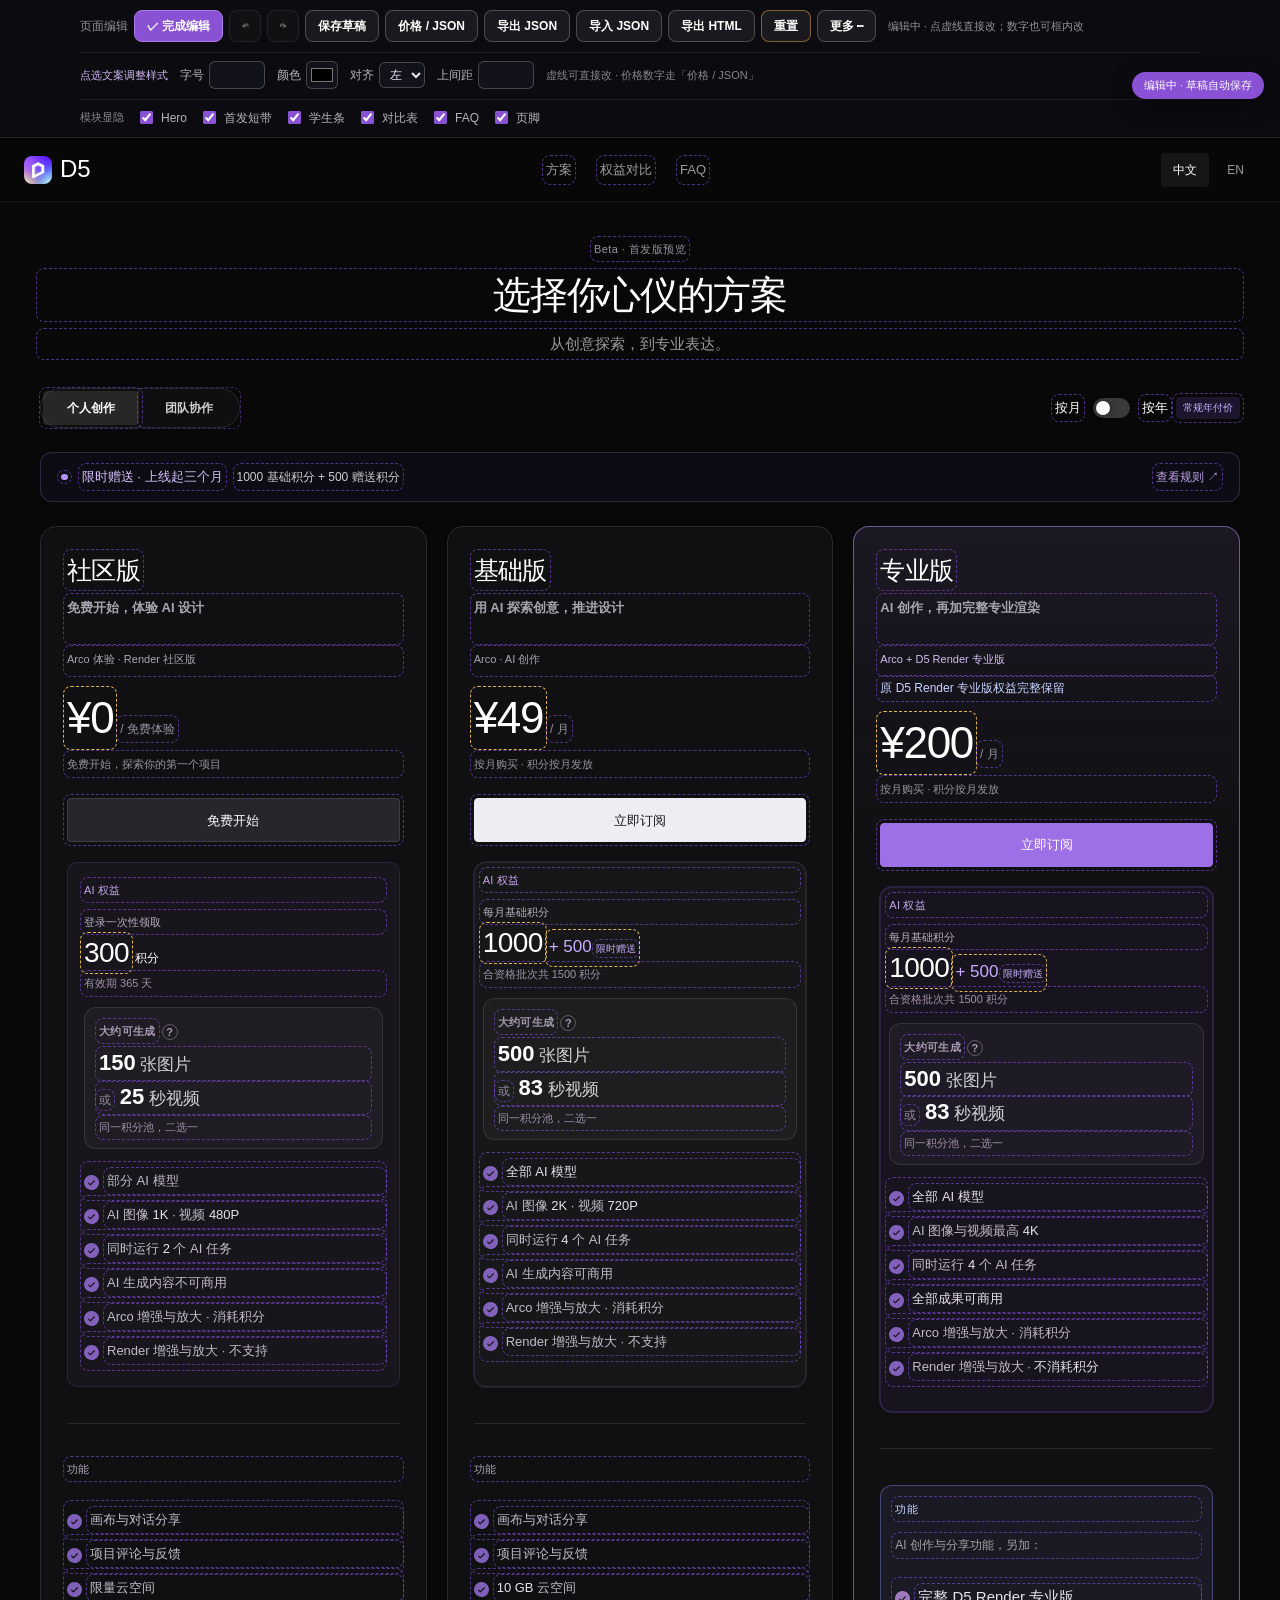
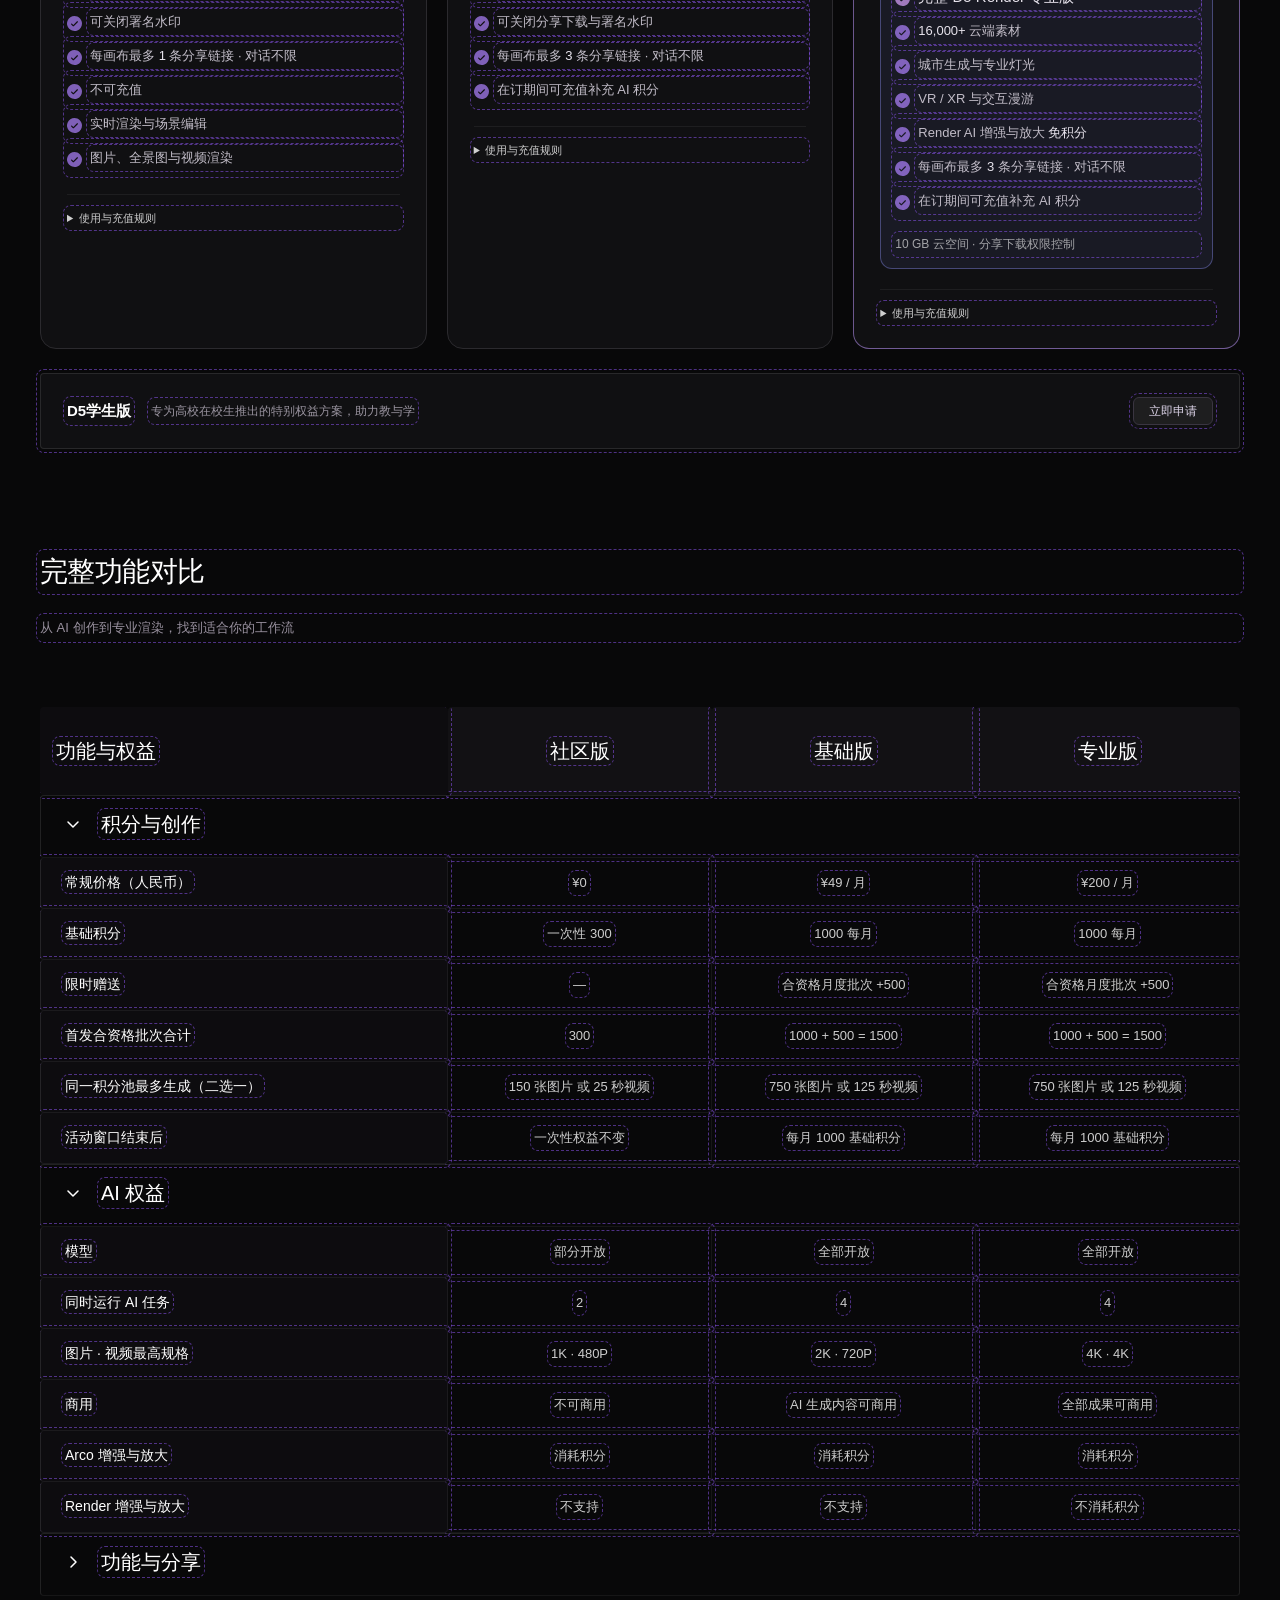
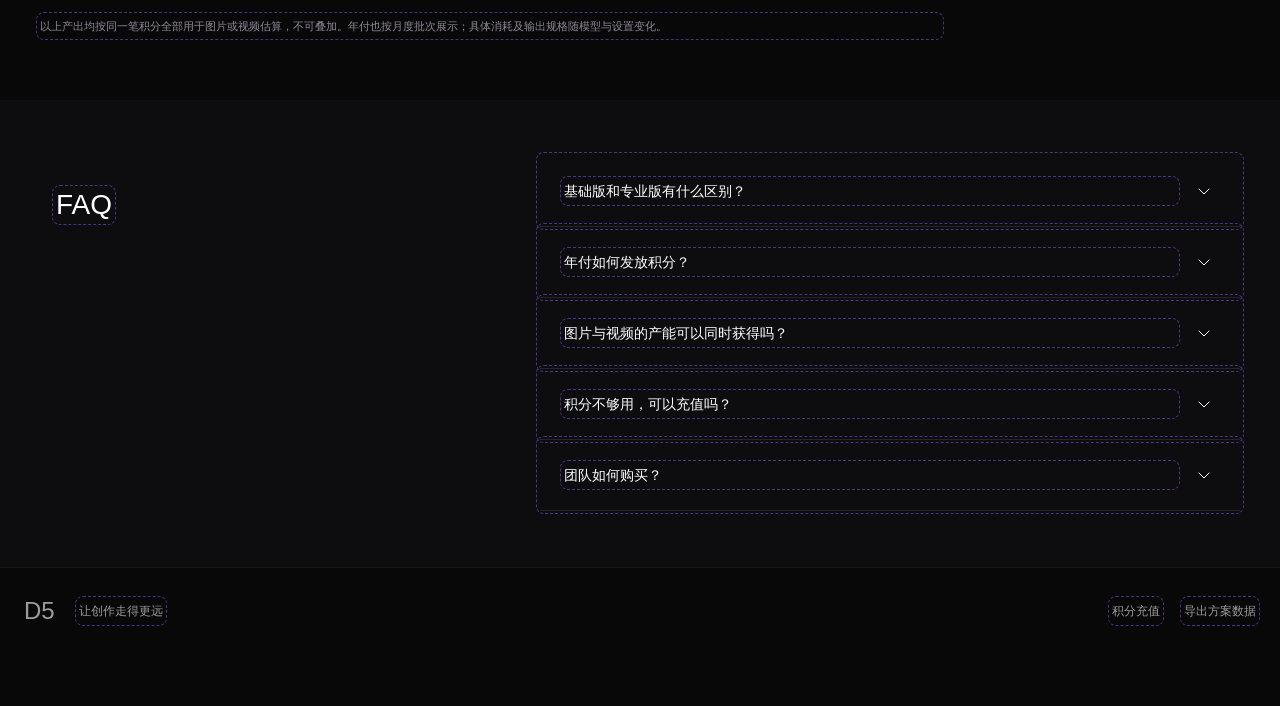
==== commit 05e940a4: "Deploy 2026-10-15 beta: personal CTA/tip, 限时赠送 default, team-only + seat compare. Ship the pricing b" ====
--- a/index2.html
+++ b/index2.html
@@ -8,11 +8,64 @@
   <meta name="description" content="D5 首发方案：基础版与专业版每月 1000 基础积分，首发合资格批次加赠 500。">
   <title>D5 · 首发方案 Beta</title>
   <link rel="icon" href="assets/d5-logo.png">
-  <link rel="stylesheet" href="styles.css?v=202611-beta-1">
-  <link rel="stylesheet" href="beta.css?v=202611-beta-gork-1">
-  <link rel="stylesheet" href="editor.css?v=202611-beta-gork-cloud-1">
+  <link rel="stylesheet" href="styles.css?v=20261015-xianzhi-zengsong">
+  <link rel="stylesheet" href="beta.css?v=20261015-xianzhi-zengsong">
+  <link rel="stylesheet" href="editor.css?v=20261015-xianzhi-zengsong">
 </head>
 <body data-page="pricing">
+  <aside class="demo-toolbar" id="d5-editor" aria-label="演示与编辑工具栏">
+    <div class="editor-main demo-toolbar-inner">
+      <div class="tb-group">
+        <span class="tb-label">页面编辑</span>
+        <button type="button" data-editor="mode" class="editor-primary tb-btn">编辑模式</button>
+        <button type="button" data-editor="undo" class="tb-btn" title="撤销">↶</button>
+        <button type="button" data-editor="redo" class="tb-btn" title="重做">↷</button>
+        <button type="button" data-editor="save" class="tb-btn">保存草稿</button>
+        <button type="button" data-editor="json-panel" class="tb-btn">价格 / JSON</button>
+        <button type="button" data-editor="json" class="tb-btn">导出 JSON</button>
+        <button type="button" data-editor="import" class="tb-btn">导入 JSON</button>
+        <button type="button" data-editor="html" class="tb-btn">导出 HTML</button>
+        <button type="button" data-editor="reset" class="tb-btn warn">重置</button>
+        <button type="button" data-editor="more" class="tb-btn" aria-expanded="false">更多 ⋯</button>
+      </div>
+      <span class="editor-status tb-hint" role="status">预览中 · 点「编辑模式」改文案</span>
+    </div>
+    <div class="editor-more" hidden>
+      <button type="button" data-editor="import-legacy" class="tb-btn">导入旧 Beta 草稿</button>
+      <span class="editor-help">HTML 可离线再编辑；教育官网需联网；充值页仅本机预览。</span>
+    </div>
+    <div class="editor-format" hidden>
+      <span class="editor-selected">点选文案调整样式</span>
+      <label>字号 <input type="number" min="10" max="72" data-format="fontSize" aria-label="字号"></label>
+      <label>颜色 <input type="color" data-format="color" aria-label="颜色"></label>
+      <label>对齐 <select data-format="textAlign" aria-label="对齐"><option value="left">左</option><option value="center">中</option><option value="right">右</option></select></label>
+      <label>上间距 <input type="number" min="0" max="120" data-format="paddingTop" aria-label="上间距"></label>
+      <span class="editor-help">虚线可直接改 · 价格数字走「价格 / JSON」</span>
+    </div>
+    <div class="editor-modules" hidden>
+      <span class="editor-help">模块显隐</span>
+      <label><input type="checkbox" data-module-toggle="hero" checked> Hero</label>
+      <label><input type="checkbox" data-module-toggle="launchBand" checked> 首发短带</label>
+      <label><input type="checkbox" data-module-toggle="education" checked> 学生条</label>
+      <label><input type="checkbox" data-module-toggle="comparison" checked> 对比表</label>
+      <label><input type="checkbox" data-module-toggle="faq" checked> FAQ</label>
+      <label><input type="checkbox" data-module-toggle="footer" checked> 页脚</label>
+    </div>
+    <div class="edit-json-panel" hidden>
+      <div class="wrap">
+        <label for="edit-json-text">演示价格 / 积分 + 文案覆盖（改数字后点应用）</label>
+        <textarea id="edit-json-text" spellcheck="false" rows="12"></textarea>
+        <div class="edit-json-actions">
+          <button type="button" class="editor-primary tb-btn" data-editor="apply-json">应用</button>
+          <button type="button" class="tb-btn" data-editor="refresh-json">刷新面板</button>
+          <button type="button" class="tb-btn" data-editor="clear-demo">清除演示价（回源）</button>
+          <span id="edit-json-msg" class="edit-json-msg"></span>
+        </div>
+      </div>
+    </div>
+    <input type="file" accept="application/json,.json" hidden data-import-file>
+  </aside>
+
   <a class="skip-link" href="#main" data-zh="跳至主要内容" data-en="Skip to content">跳至主要内容</a>
   <header class="global-nav">
     <a class="brand" href="#pricing" aria-label="D5"><img src="assets/brand.webp" alt=""><span>D5</span></a>
@@ -63,12 +116,12 @@
   <footer class="beta-footer" data-module="footer"><a class="brand" href="#pricing"><span>D5</span></a><span data-edit-key="footer.tagline" data-zh="让创作走得更远" data-en="Take your creativity further"></span><div class="footer-links"><a href="topup.html" data-zh="积分充值" data-en="Credit top-ups"></a><button type="button" data-export data-zh="导出方案数据" data-en="Export plan data"></button></div></footer>
   <dialog id="order-preview" aria-labelledby="preview-title" aria-describedby="preview-demo"><div id="preview-content"></div></dialog>
   <div class="sr-only" id="announcer" role="status" aria-live="polite"></div>
-  <script src="data.js?v=202611-beta-gork-1"></script>
-  <script src="i18n-sync.js?v=202611-beta-1"></script>
-  <script src="business.js?v=202611-beta-gork-1"></script>
-  <script src="app.js?v=202611-beta-gork-1"></script>
-  <script src="flows.js?v=202611-beta-gork-1"></script>
-  <script src="editor.js?v=202611-beta-gork-cloud-1"></script>
-  <script src="cloud-sync.js?v=202611-beta-gork-cloud-1"></script>
+  <script src="data.js?v=20261015-xianzhi-zengsong"></script>
+  <script src="i18n-sync.js?v=20261015-xianzhi-zengsong"></script>
+  <script src="business.js?v=20261015-xianzhi-zengsong"></script>
+  <script src="app.js?v=20261015-xianzhi-zengsong"></script>
+  <script src="flows.js?v=20261015-xianzhi-zengsong"></script>
+  <script src="editor.js?v=20261015-xianzhi-zengsong"></script>
+  <script src="cloud-sync.js?v=20261015-xianzhi-zengsong"></script>
 </body>
 </html>
--- a/beta.css
+++ b/beta.css
@@ -143,23 +143,26 @@
 .credit-amount .launch-gift { font-size:17px; font-weight:500; }
 .credit-amount small { font-size:10px; font-weight:400; }
 .credit-basis { color:#9e93ab; font-size:11px; line-height:19px; }
-body[data-page="pricing"] .capacity-zone { margin-top:16px; padding:14px 0 0; border:0; border-top:1px solid rgba(255,255,255,.08); border-radius:0; background:none; }
-body[data-page="pricing"] .capacity-label { font-size:10px; color:#a69bb2; line-height:18px; }
-body[data-page="pricing"] .generation-output { display:inline; font-size:12px; line-height:25px; }
-body[data-page="pricing"] .generation-output b { font-size:18px; font-weight:500; line-height:28px; color:#e1d8ee; }
-body[data-page="pricing"] .generation-or { margin-left:6px; color:#958a9f; font-size:11px; }
-body[data-page="pricing"] .pool-note { font-size:10px; line-height:17px; margin-top:3px; }
-body[data-page="pricing"] .generation-assumptions { font-size:10px; margin-top:6px; }
-body[data-page="pricing"] .generation-assumptions summary { color:#a299ae; }
+body[data-page="pricing"] .capacity-zone {
+  display:flex; flex-direction:column; gap:6px;
+  margin-top:14px; padding:14px 14px 12px;
+  border:1px solid rgba(255,255,255,.1); border-radius:12px;
+  background:rgba(255,255,255,.03);
+}
+body[data-page="pricing"] .capacity-label { font-size:11px; font-weight:600; letter-spacing:.03em; color:#a69bb2; line-height:18px; text-transform:none; }
+body[data-page="pricing"] .generation-output { display:block; font-size:17px; line-height:1.45; color:var(--text-80); white-space:normal; }
+body[data-page="pricing"] .generation-output b { font-size:22px; font-weight:600; line-height:1.2; color:#fff; }
+body[data-page="pricing"] .generation-or { margin-right:4px; margin-left:0; color:#958a9f; font-size:12px; }
+body[data-page="pricing"] .pool-note { font-size:11px; line-height:17px; margin-top:2px; color:#9e93ab; }
+body[data-page="pricing"] .generation-assumptions { font-size:11px; margin-top:4px; }
+body[data-page="pricing"] .generation-assumptions summary { color:#a299ae; cursor:pointer; }
 body[data-page="pricing"] .plan-list { gap:10px; margin-top:16px; }
 body[data-page="pricing"] .plan-list li { font-size:12px; line-height:21px; color:#c2bdc8; gap:8px; }
 body[data-page="pricing"] .plan-list b { font-weight:500; color:#e7e3ec; }
 body[data-page="pricing"] .plan-list .check { width:13px; height:13px; opacity:.7; margin-top:4px; }
-body[data-page="pricing"] .benefit-divider { display:none; }
+body[data-page="pricing"] .benefit-divider { height:1px; margin:16px 0; background:var(--border-10); }
 body[data-page="pricing"] .benefit-workflow { padding:0; }
 body[data-page="pricing"] .benefit-workflow .benefit-label { color:#aaa3b3; }
-body[data-page="pricing"] .feature-inheritance { font-size:11px; margin-top:9px; color:#a99fb7; }
-body[data-page="pricing"] .feature-storage { font-size:11px; line-height:20px; margin-top:12px; color:#a69ab6; }
 body[data-page="pricing"] .benefit-terms { margin-top:auto; border-top:1px solid var(--border-6); padding-top:14px; font-size:11px; color:#9a92a3; }
 body[data-page="pricing"] .education { margin:24px 0 0; padding:0; }
 body[data-page="pricing"] .education-inner { display:flex; width:100%; min-height:76px; padding:20px 26px; border:1px solid var(--border-10); border-radius:12px; background:#101012; gap:12px 20px; }
@@ -181,7 +184,7 @@
 body[data-page="pricing"] .faq-list summary { font-size:14px; }
 body[data-page="pricing"] .beta-footer { padding-block:32px 84px; background:#080809; border-top:1px solid var(--border-6); }
 @media (min-width:901px) {
- body[data-page="pricing"] .benefit-ai { min-height:405px; }
+ body[data-page="pricing"] .benefit-ai { min-height:0; }
 }
 @media (max-width:900px) {
  body[data-page="pricing"] .plan-grid:not(.is-team) { grid-template-columns:1fr; max-width:560px; margin:auto; gap:16px; }
@@ -221,10 +224,309 @@
 body[data-page="pricing"] .hero h1 { font-size:clamp(30px,3vw,40px); }
 body[data-page="pricing"] .plan-card:not(.seat-card) .plan-zone-a { min-height:200px; }
 body[data-page="pricing"] .benefit-ai { gap:0; min-height:0; outline:0; }
-body[data-page="pricing"] .benefit-stack .plan-list li { padding:0; }
-body[data-page="pricing"] .capacity-zone { display:block; }
-body[data-page="pricing"] .generation-output { white-space:nowrap; }
-body[data-page="pricing"] .capacity-label { margin-bottom:5px; }
-body[data-page="pricing"] .feature-upgrade { background:none; border:0; }
-body[data-page="pricing"] .feature-upgrade [data-features-list] li:first-child { font-size:12px; }
+body[data-page="pricing"] .capacity-label { margin-bottom:2px; }
+/* output45 Pro incremental feel — do not flatten */
+body[data-page="pricing"] .feature-upgrade {
+  padding:14px; border:1px solid rgba(143,148,251,.38); border-radius:12px;
+  background:rgba(143,148,251,.08);
+}
+body[data-page="pricing"] .feature-upgrade .benefit-label { color:#c9d3ff; }
+body[data-page="pricing"] .feature-inheritance { font-size:12px; line-height:1.6; margin-top:8px; color:var(--text-60); }
+body[data-page="pricing"] .feature-upgrade [data-features-list] li:first-child { font-size:15px; color:#fff; }
+body[data-page="pricing"] .feature-upgrade [data-features-list] li:first-child .check { filter:brightness(1.25); }
+body[data-page="pricing"] .feature-storage { font-size:12px; line-height:1.6; margin-top:8px; color:var(--text-60); }
+body[data-page="pricing"] .pro-retained { margin:6px 0 0; color:#c9d3ff; font-size:12px; line-height:1.55; }
+body[data-page="pricing"] .benefit-stack .plan-list { gap:2px; }
+body[data-page="pricing"] .benefit-stack .plan-list li { font-size:13px; line-height:20px; padding:6px 0; }
+body[data-page="pricing"] .plan-list .check { width:15px; height:15px; }
 @media(max-width:900px) { body[data-page="pricing"] .plan-card:not(.seat-card) .plan-zone-a { min-height:0; } }
+
+
+/* Lovart-style estimate tip */
+body[data-page="pricing"] .capacity-label-row {
+  display: flex;
+  align-items: center;
+  gap: 6px;
+  margin-bottom: 2px;
+}
+body[data-page="pricing"] .estimate-tip {
+  position: relative;
+  flex: 0 0 auto;
+  width: 16px;
+  height: 16px;
+  padding: 0;
+  border-radius: 50%;
+  border: 1px solid rgba(255,255,255,.28);
+  background: transparent;
+  color: #a69bb2;
+  font-size: 11px;
+  font-weight: 600;
+  line-height: 14px;
+  cursor: help;
+}
+body[data-page="pricing"] .estimate-tip::after {
+  content: attr(data-tip);
+  position: absolute;
+  left: 50%;
+  bottom: calc(100% + 8px);
+  transform: translateX(-50%);
+  width: max-content;
+  max-width: 240px;
+  padding: 8px 10px;
+  border-radius: 8px;
+  background: #2a2433;
+  border: 1px solid rgba(255,255,255,.12);
+  color: #efeaf6;
+  font-size: 12px;
+  font-weight: 400;
+  line-height: 1.45;
+  text-align: left;
+  white-space: normal;
+  opacity: 0;
+  pointer-events: none;
+  transition: opacity .12s ease;
+  z-index: 20;
+  box-shadow: 0 8px 24px rgba(0,0,0,.35);
+}
+body[data-page="pricing"] .estimate-tip:hover::after,
+body[data-page="pricing"] .estimate-tip:focus-visible::after {
+  opacity: 1;
+}
+
+/* Team / business — CN 3.2: one Teams product + seat entitlement compare */
+body[data-page="pricing"] .plan-grid.is-team {
+  grid-template-columns: minmax(0, 1fr);
+  max-width: min(1080px, 100%);
+  margin-inline: auto;
+  gap: 0;
+}
+body[data-page="pricing"] .plan-grid.is-team .biz-module--team-only {
+  display: flex;
+  flex-direction: column;
+  gap: 16px;
+  padding: 0;
+}
+body[data-page="pricing"] .plan-grid.is-team .biz-module-head {
+  gap: 6px;
+  padding: 0 2px 2px;
+  text-align: left;
+}
+body[data-page="pricing"] .plan-grid.is-team .biz-module-head h2 {
+  font-size: 28px;
+  line-height: 36px;
+  font-weight: 550;
+  letter-spacing: -.02em;
+  color: #fff;
+}
+body[data-page="pricing"] .plan-grid.is-team .biz-module-head > p {
+  margin: 0;
+  font-size: 14px;
+  line-height: 22px;
+  font-weight: 400;
+  color: #a9a5ae;
+}
+body[data-page="pricing"] .team-plan-card {
+  display: flex;
+  flex-direction: column;
+  gap: 22px;
+  padding: 26px;
+  border-radius: 16px;
+  background: #101012;
+  border: 1px solid #2b2a2e;
+  box-shadow: none;
+  min-width: 0;
+}
+body[data-page="pricing"] .team-hero {
+  display: flex;
+  flex-direction: column;
+  gap: 14px;
+}
+body[data-page="pricing"] .team-plan-card .team-capacity {
+  margin: 0;
+  padding: 14px 16px;
+  border: 1px solid rgba(148, 89, 255, .22);
+  border-radius: 12px;
+  background: linear-gradient(130deg, rgba(148, 89, 255, .10), transparent);
+}
+body[data-page="pricing"] .team-plan-card .capacity-title {
+  font-size: 13px;
+  line-height: 20px;
+  font-weight: 500;
+  color: #e8e4ef;
+}
+body[data-page="pricing"] .team-cta-row {
+  display: flex;
+  flex-direction: row;
+  flex-wrap: wrap;
+  gap: 10px;
+}
+body[data-page="pricing"] .team-plan-card .plan-button {
+  margin: 0;
+  flex: 1 1 180px;
+  min-width: 0;
+  height: 44px;
+  min-height: 44px;
+  font-size: 13px;
+  font-weight: 500;
+  border-radius: 8px;
+}
+body[data-page="pricing"] .team-plan-card .plan-button--primary {
+  background: #9e70e7;
+  border: 1px solid #9e70e7;
+  color: #fff;
+}
+body[data-page="pricing"] .team-plan-card .plan-button--primary:hover {
+  filter: brightness(1.13);
+}
+body[data-page="pricing"] .team-plan-card .plan-button--secondary {
+  background: transparent;
+  border: 1px solid rgba(255, 255, 255, .22);
+  color: #efedf3;
+  opacity: 1;
+  cursor: pointer;
+}
+body[data-page="pricing"] .team-plan-card .plan-button--secondary:hover {
+  filter: none;
+  background: rgba(255, 255, 255, .06);
+  border-color: rgba(255, 255, 255, .34);
+  color: #fff;
+}
+body[data-page="pricing"] .team-body-grid {
+  display: grid;
+  grid-template-columns: minmax(0, 1fr) minmax(0, 1.15fr);
+  gap: 18px;
+  align-items: stretch;
+}
+body[data-page="pricing"] .team-panel {
+  display: flex;
+  flex-direction: column;
+  gap: 12px;
+  padding: 18px 16px;
+  border-radius: 12px;
+  background: #18151d;
+  border: 1px solid rgba(255, 255, 255, .06);
+  min-width: 0;
+}
+body[data-page="pricing"] .team-panel .benefit-label {
+  margin: 0;
+  font-size: 12px;
+  line-height: 16px;
+  font-weight: 500;
+  letter-spacing: .02em;
+  color: #bfa4e7;
+}
+body[data-page="pricing"] .team-panel--seats .benefit-label {
+  color: #c9d3ff;
+}
+body[data-page="pricing"] .team-plan-card .plan-list {
+  gap: 2px;
+  margin: 0;
+}
+body[data-page="pricing"] .team-plan-card .plan-list li {
+  font-size: 13px;
+  line-height: 20px;
+  padding: 5px 0;
+  min-height: 0;
+  color: #e8e4ef;
+}
+body[data-page="pricing"] .team-plan-card .plan-list li em {
+  display: none;
+}
+body[data-page="pricing"] .seat-compare-wrap {
+  overflow-x: auto;
+  margin: 0 -2px;
+}
+body[data-page="pricing"] .seat-compare {
+  width: 100%;
+  border-collapse: collapse;
+  table-layout: fixed;
+  font-size: 13px;
+  line-height: 18px;
+}
+body[data-page="pricing"] .seat-compare th,
+body[data-page="pricing"] .seat-compare td {
+  padding: 10px 10px;
+  text-align: left;
+  vertical-align: top;
+  border-bottom: 1px solid rgba(255, 255, 255, .06);
+  word-break: break-word;
+}
+body[data-page="pricing"] .seat-compare thead th {
+  font-size: 12px;
+  font-weight: 500;
+  color: #c9d3ff;
+  background: rgba(255, 255, 255, .03);
+  border-bottom: 1px solid rgba(255, 255, 255, .1);
+}
+body[data-page="pricing"] .seat-compare thead th:first-child {
+  color: #9e93ab;
+  width: 38%;
+}
+body[data-page="pricing"] .seat-compare thead th:nth-child(2),
+body[data-page="pricing"] .seat-compare thead th:nth-child(3) {
+  width: 31%;
+  text-align: center;
+}
+body[data-page="pricing"] .seat-compare tbody th {
+  font-weight: 400;
+  color: #b2aab9;
+  width: 38%;
+}
+body[data-page="pricing"] .seat-compare tbody td {
+  color: #e8e4ef;
+  text-align: center;
+  font-weight: 500;
+}
+body[data-page="pricing"] .seat-compare tbody tr:last-child th,
+body[data-page="pricing"] .seat-compare tbody tr:last-child td {
+  border-bottom: 0;
+}
+body[data-page="pricing"] .team-foot-note {
+  margin: 0;
+  font-size: 12px;
+  line-height: 18px;
+  color: #8f8799;
+}
+body[data-page="pricing"] .team-plan-card .benefit-terms {
+  margin-top: 0;
+  border-top: 1px solid var(--border-6);
+  padding-top: 14px;
+}
+body[data-page="pricing"] .team-plan-card .benefit-terms summary {
+  cursor: pointer;
+  color: #9a92a3;
+  font-size: 12px;
+}
+body[data-page="pricing"] .team-plan-card .benefit-terms p {
+  margin-top: 8px;
+  font-size: 11px;
+  line-height: 1.55;
+  color: #9a92a3;
+}
+@media (max-width: 900px) {
+  body[data-page="pricing"] .team-body-grid {
+    grid-template-columns: minmax(0, 1fr);
+  }
+  body[data-page="pricing"] .plan-grid.is-team .biz-module-head h2 {
+    font-size: 24px;
+    line-height: 32px;
+  }
+}
+@media (max-width: 640px) {
+  body[data-page="pricing"] .team-plan-card {
+    padding: 20px 16px;
+    gap: 18px;
+  }
+  body[data-page="pricing"] .team-cta-row {
+    flex-direction: column;
+  }
+  body[data-page="pricing"] .team-cta-row .plan-button {
+    flex: 1 1 auto;
+    width: 100%;
+  }
+  body[data-page="pricing"] .seat-compare th,
+  body[data-page="pricing"] .seat-compare td {
+    padding: 8px 6px;
+    font-size: 12px;
+  }
+}
--- a/editor.css
+++ b/editor.css
@@ -1,110 +1,334 @@
-/* Editorial chrome — does not rewrite marketing typography tokens. */
-#d5-editor {
-  position: fixed; z-index: 900; bottom: 18px; left: 50%; transform: translateX(-50%);
-  width: max-content; max-width: calc(100vw - 24px); padding: 10px;
-  color: #eae4f3; background: rgba(25, 22, 31, .97); border: 1px solid #4a3c60;
-  border-radius: 14px; box-shadow: 0 12px 60px #0009; font: 12px/1.5 var(--font, sans-serif);
-  backdrop-filter: blur(20px);
-}
-#d5-editor .editor-main { display: flex; align-items: center; gap: 6px; flex-wrap: wrap; }
-#d5-editor button, #d5-editor-reveal {
-  border: 1px solid #51465d; background: #2b2534; color: #eee8f7; border-radius: 7px;
-  padding: 7px 10px; cursor: pointer; font: inherit; white-space: nowrap;
-}
-#d5-editor .editor-primary { background: #8951d4; border-color: #ad7ae9; color: white; }
-#d5-editor button:hover, #d5-editor-reveal:hover { filter: brightness(1.2); }
-#d5-editor button:disabled { opacity: .3; cursor: default; }
-#d5-editor button:focus-visible, #d5-editor input:focus-visible,
-#d5-editor select:focus-visible, #d5-editor-reveal:focus-visible,
+/* V3-style top edit toolbar for Beta — marketing tokens untouched */
+
+#d5-editor.demo-toolbar {
+  position: relative;
+  z-index: 90;
+  background: #0c0c10;
+  border-bottom: 1px solid rgba(255, 255, 255, 0.1);
+  font: 12px/1.5 var(--font, system-ui, sans-serif);
+  color: #e8eef7;
+}
+body.editing #d5-editor.demo-toolbar,
+body.d5-editing #d5-editor.demo-toolbar {
+  position: sticky;
+  top: 0;
+}
+
+#d5-editor .editor-main,
+#d5-editor .demo-toolbar-inner {
+  width: min(1120px, calc(100% - 48px));
+  margin-inline: auto;
+  display: flex;
+  flex-wrap: wrap;
+  align-items: center;
+  gap: 8px 12px;
+  padding: 10px 0;
+  min-height: 48px;
+}
+
+#d5-editor .tb-group {
+  display: flex;
+  flex-wrap: wrap;
+  align-items: center;
+  gap: 6px;
+}
+
+#d5-editor .tb-label {
+  color: rgba(255, 255, 255, 0.55);
+  white-space: nowrap;
+}
+
+#d5-editor button,
+#d5-editor .tb-btn {
+  border: 1px solid rgba(255, 255, 255, 0.22);
+  background: rgba(255, 255, 255, 0.06);
+  color: #fff;
+  border-radius: 8px;
+  padding: 6px 12px;
+  font: inherit;
+  font-weight: 600;
+  cursor: pointer;
+  white-space: nowrap;
+}
+
+#d5-editor button:hover,
+#d5-editor .tb-btn:hover {
+  background: rgba(255, 255, 255, 0.12);
+}
+
+#d5-editor button:disabled {
+  opacity: 0.35;
+  cursor: default;
+}
+
+#d5-editor button:focus-visible,
+#d5-editor input:focus-visible,
+#d5-editor select:focus-visible,
 #d5-editor textarea:focus-visible {
-  outline: 2px solid #c3a1fa; outline-offset: 3px;
-}
-#d5-editor .editor-status { color: #c4b8d1; max-width: 260px; margin: 0 5px; font-size: 11px; }
-#d5-editor .editor-format, #d5-editor .editor-more, #d5-editor .editor-modules {
-  display: flex; gap: 10px; align-items: center; flex-wrap: wrap;
-  padding-top: 10px; margin-top: 10px; border-top: 1px solid #44374f;
-}
-#d5-editor .editor-more > span, #d5-editor .editor-help { font-size: 10px; color: #b9abc7; }
+  outline: 2px solid #c3a1fa;
+  outline-offset: 2px;
+}
+
+#d5-editor .editor-primary,
+#d5-editor .tb-btn.on,
+#d5-editor [data-editor="mode"].on {
+  background: #8951d4;
+  border-color: #ad7ae9;
+  color: #fff;
+}
+
+#d5-editor .tb-btn.warn,
+#d5-editor [data-editor="reset"] {
+  border-color: rgba(255, 180, 80, 0.45);
+}
+
+#d5-editor .editor-status,
+#d5-editor .tb-hint {
+  color: rgba(255, 255, 255, 0.55);
+  font-size: 11px;
+  font-weight: 400;
+  max-width: 420px;
+}
+
+#d5-editor .editor-format,
+#d5-editor .editor-modules,
+#d5-editor .editor-more {
+  display: flex;
+  flex-wrap: wrap;
+  align-items: center;
+  gap: 8px 12px;
+  width: min(1120px, calc(100% - 48px));
+  margin: 0 auto;
+  padding: 0 0 10px;
+  border-top: 1px solid rgba(255, 255, 255, 0.08);
+  padding-top: 8px;
+}
+
 #d5-editor .editor-selected {
-  max-width: 190px; overflow: hidden; text-overflow: ellipsis; color: #d4b8f5; font-size: 10px;
-}
-#d5-editor label { display: flex; align-items: center; gap: 5px; }
-#d5-editor input, #d5-editor select {
-  max-width: 90px; border: 1px solid #584966; border-radius: 5px;
-  background: #201b27; color: #eee5f7; padding: 4px; font: inherit;
-}
-#d5-editor input[type=number] { width: 54px; }
-#d5-editor input[type=color] { width: 30px; height: 28px; padding: 2px; }
-#d5-editor input[type=checkbox] { width: auto; max-width: none; accent-color: #8951d4; }
+  color: #d4b8f5;
+  font-size: 11px;
+  max-width: 220px;
+  overflow: hidden;
+  text-overflow: ellipsis;
+  white-space: nowrap;
+}
+
+#d5-editor .editor-help {
+  font-size: 11px;
+  color: rgba(255, 255, 255, 0.5);
+}
+
+#d5-editor label {
+  display: flex;
+  align-items: center;
+  gap: 5px;
+  color: rgba(255, 255, 255, 0.7);
+}
+
+#d5-editor input,
+#d5-editor select {
+  max-width: 90px;
+  border: 1px solid rgba(255, 255, 255, 0.22);
+  border-radius: 6px;
+  background: #12121a;
+  color: #eee5f7;
+  padding: 4px 6px;
+  font: inherit;
+}
+
+#d5-editor input[type="number"] { width: 56px; }
+#d5-editor input[type="color"] { width: 32px; height: 28px; padding: 2px; }
+#d5-editor input[type="checkbox"] {
+  width: auto;
+  max-width: none;
+  accent-color: #8951d4;
+}
+
 #d5-editor .edit-json-panel {
-  margin-top: 10px; padding-top: 10px; border-top: 1px solid #44374f; width: min(720px, 92vw);
-}
-#d5-editor .edit-json-panel label { display: block; margin-bottom: 6px; color: #b9abc7; font-size: 11px; }
+  display: none;
+  border-top: 1px solid rgba(255, 255, 255, 0.1);
+  background: #08080c;
+  padding: 12px 0 16px;
+}
+
+#d5-editor .edit-json-panel.open,
+#d5-editor .edit-json-panel:not([hidden]) {
+  display: block;
+}
+
+#d5-editor .edit-json-panel[hidden] {
+  display: none !important;
+}
+
+#d5-editor .edit-json-panel .wrap {
+  width: min(1120px, calc(100% - 48px));
+  margin-inline: auto;
+}
+
+#d5-editor .edit-json-panel label {
+  display: block;
+  margin-bottom: 6px;
+  color: rgba(255, 255, 255, 0.55);
+  font-size: 12px;
+}
+
 #d5-editor .edit-json-panel textarea {
-  width: 100%; min-height: 180px; max-height: 40vh; box-sizing: border-box;
-  border: 1px solid #584966; border-radius: 8px; background: #140f1a; color: #e8dff5;
-  padding: 10px; font: 11px/1.45 ui-monospace, SFMono-Regular, Menlo, Consolas, monospace;
+  width: 100%;
+  min-height: 180px;
+  max-height: 42vh;
+  box-sizing: border-box;
+  border: 1px solid rgba(255, 255, 255, 0.18);
+  border-radius: 10px;
+  background: #12121a;
+  color: #e8dff5;
+  padding: 10px 12px;
+  font: 12px/1.45 ui-monospace, SFMono-Regular, Menlo, Consolas, monospace;
   resize: vertical;
 }
-#d5-editor .edit-json-actions { display: flex; flex-wrap: wrap; gap: 8px; align-items: center; margin-top: 8px; }
-#d5-editor .edit-json-msg { color: #b9abc7; font-size: 11px; }
-#d5-editor-reveal {
-  position: fixed; z-index: 900; bottom: 18px; right: 18px;
-  font: 12px/1.5 var(--font, sans-serif); box-shadow: 0 6px 24px #0008;
-}
+
+#d5-editor .edit-json-actions {
+  display: flex;
+  flex-wrap: wrap;
+  gap: 8px;
+  align-items: center;
+  margin-top: 8px;
+}
+
+#d5-editor .edit-json-msg {
+  color: rgba(255, 255, 255, 0.55);
+  font-size: 12px;
+}
+
 #d5-editor-badge {
-  position: fixed; z-index: 901; top: 72px; right: 16px;
-  background: #8951d4; color: #fff; border-radius: 999px; padding: 6px 12px;
-  font: 11px/1.4 var(--font, sans-serif); box-shadow: 0 6px 20px #0008; pointer-events: none;
-}
-body.d5-editing, body.editing { padding-bottom: 200px; }
-body.d5-editing .editor-can-edit,
-body.editing .editor-can-edit,
-body.editing [contenteditable="plaintext-only"],
-body.editing [contenteditable="true"] {
-  outline: 1px dashed #9b75c0; outline-offset: 4px; cursor: text; border-radius: 2px; min-width: 1ch;
-}
-body.d5-editing .editor-can-edit:focus,
-body.editing .editor-can-edit:focus,
-body.editing [contenteditable="plaintext-only"]:focus,
-body.editing [contenteditable="true"]:focus {
-  outline: 2px solid #b58af1; background-color: #9b6dcc12;
-}
-body.d5-editing [data-demo-field], body.editing [data-demo-field] {
-  outline: 1px dashed #e0b44e; outline-offset: 3px; cursor: pointer;
-}
-body.d5-editing [data-demo-field]:hover, body.editing [data-demo-field]:hover {
-  outline-color: #f0c96a; background: #e0b44e14;
-}
-body.d5-editing button[contenteditable], body.editing a[contenteditable] { cursor: text; }
+  position: fixed;
+  z-index: 91;
+  top: 72px;
+  right: 16px;
+  background: #8951d4;
+  color: #fff;
+  border-radius: 999px;
+  padding: 6px 12px;
+  font: 11px/1.4 var(--font, system-ui, sans-serif);
+  box-shadow: 0 6px 20px #0008;
+  pointer-events: none;
+}
+
+/* Yellow/purple dashed editable hints — match V3 */
+body.editing [data-edit-key],
+body.editing [data-edit],
+body.editing [data-edit-auto],
+body.d5-editing [data-edit-key],
+body.d5-editing [data-edit],
+body.d5-editing [data-edit-auto],
+body.editing [contenteditable="true"],
+body.d5-editing [contenteditable="true"] {
+  outline: 1px dashed rgba(148, 89, 255, 0.5);
+  outline-offset: 3px;
+  border-radius: 4px;
+  cursor: text;
+  min-width: 1ch;
+}
+
+body.editing [data-edit-key]:focus,
+body.editing [data-edit]:focus,
+body.editing [data-edit-auto]:focus,
+body.d5-editing [data-edit-key]:focus,
+body.d5-editing [data-edit]:focus,
+body.d5-editing [data-edit-auto]:focus,
+body.editing [contenteditable="true"]:focus,
+body.d5-editing [contenteditable="true"]:focus {
+  outline: 2px solid #8951d4;
+  background: rgba(148, 89, 255, 0.1);
+}
+
+body.editing [data-demo-field],
+body.d5-editing [data-demo-field] {
+  outline: 1px dashed #e0b44e;
+  outline-offset: 3px;
+  cursor: text;
+  min-width: 1ch;
+  border-radius: 4px;
+}
+
+body.editing [data-demo-field]:hover,
+body.d5-editing [data-demo-field]:hover {
+  outline-color: #f0c96a;
+  background: rgba(224, 180, 78, 0.12);
+}
+
+body.editing [data-demo-field]:focus,
+body.d5-editing [data-demo-field]:focus {
+  outline: 2px solid #e0b44e;
+  background: rgba(224, 180, 78, 0.18);
+}
+
+body.editing button[contenteditable="true"],
+body.editing a[contenteditable="true"],
+body.d5-editing button[contenteditable="true"],
+body.d5-editing a[contenteditable="true"] {
+  cursor: text;
+}
+
+/* Keep sticky nav below edit bar while editing */
+body.editing .global-nav,
+body.d5-editing .global-nav {
+  top: auto;
+}
+
+/* Cloud share panel (injected by cloud-sync.js) */
+#d5-editor .editor-cloud-panel {
+  margin: 0;
+  padding: 12px 0 16px;
+  border-top: 1px solid rgba(255, 255, 255, 0.1);
+  background: #08080c;
+  width: 100%;
+  display: flex;
+  flex-direction: column;
+  gap: 8px;
+  box-sizing: border-box;
+}
+
+#d5-editor .editor-cloud-panel > * {
+  width: min(1120px, calc(100% - 48px));
+  margin-inline: auto;
+}
+
+#d5-editor .editor-cloud-row {
+  display: flex;
+  flex-wrap: wrap;
+  gap: 8px;
+  align-items: center;
+}
+
+#d5-editor .editor-cloud-grow {
+  flex: 1 1 220px;
+  display: flex;
+  flex-direction: column;
+  gap: 4px;
+}
+
+#d5-editor .editor-cloud-panel input[type="url"],
+#d5-editor .editor-cloud-panel input[type="text"] {
+  max-width: none;
+  width: 100%;
+  box-sizing: border-box;
+}
+
 @media (max-width: 700px) {
-  #d5-editor { width: calc(100vw - 20px); bottom: 10px; padding: 8px; }
-  #d5-editor .editor-main { gap: 5px; }
-  #d5-editor button { padding: 7px 8px; }
-  #d5-editor .editor-status { order: 10; flex-basis: 100%; max-width: none; margin: 2px 0 0; }
-  #d5-editor .editor-format, #d5-editor .editor-modules { gap: 8px; }
-  #d5-editor .editor-selected { flex-basis: 100%; max-width: none; }
-  #d5-editor .editor-help { flex-basis: 100%; }
-  #d5-editor .edit-json-panel { width: 100%; }
-  body.d5-editing, body.editing { padding-bottom: 260px; }
-  #d5-editor-badge { top: auto; bottom: auto; left: 12px; right: auto; }
-}
+  #d5-editor .editor-main,
+  #d5-editor .demo-toolbar-inner,
+  #d5-editor .editor-format,
+  #d5-editor .editor-modules,
+  #d5-editor .editor-more,
+  #d5-editor .edit-json-panel .wrap,
+  #d5-editor .editor-cloud-panel > * {
+    width: calc(100% - 24px);
+  }
+  #d5-editor .editor-status { max-width: none; flex-basis: 100%; }
+  #d5-editor-badge { top: auto; left: 12px; right: auto; bottom: 12px; }
+}
+
 @media print {
-  #d5-editor, #d5-editor-reveal, #d5-editor-badge { display: none !important; }
-  .editor-can-edit { outline: none !important; }
-}
-
-/* Cloud share panel */
-#d5-editor .editor-cloud-panel {
-  margin-top: 10px; padding-top: 10px; border-top: 1px solid #44374f;
-  width: min(720px, 92vw); display: flex; flex-direction: column; gap: 8px;
-}
-#d5-editor .editor-cloud-row {
-  display: flex; flex-wrap: wrap; gap: 8px; align-items: center;
-}
-#d5-editor .editor-cloud-grow { flex: 1 1 220px; display: flex; flex-direction: column; gap: 4px; }
-#d5-editor .editor-cloud-panel input[type=url],
-#d5-editor .editor-cloud-panel input[type=text] {
-  max-width: none; width: 100%; box-sizing: border-box;
-}
-#d5-editor .editor-cloud-panel .editor-help { margin: 0; }
+  #d5-editor, #d5-editor-badge { display: none !important; }
+  [contenteditable] { outline: none !important; }
+}
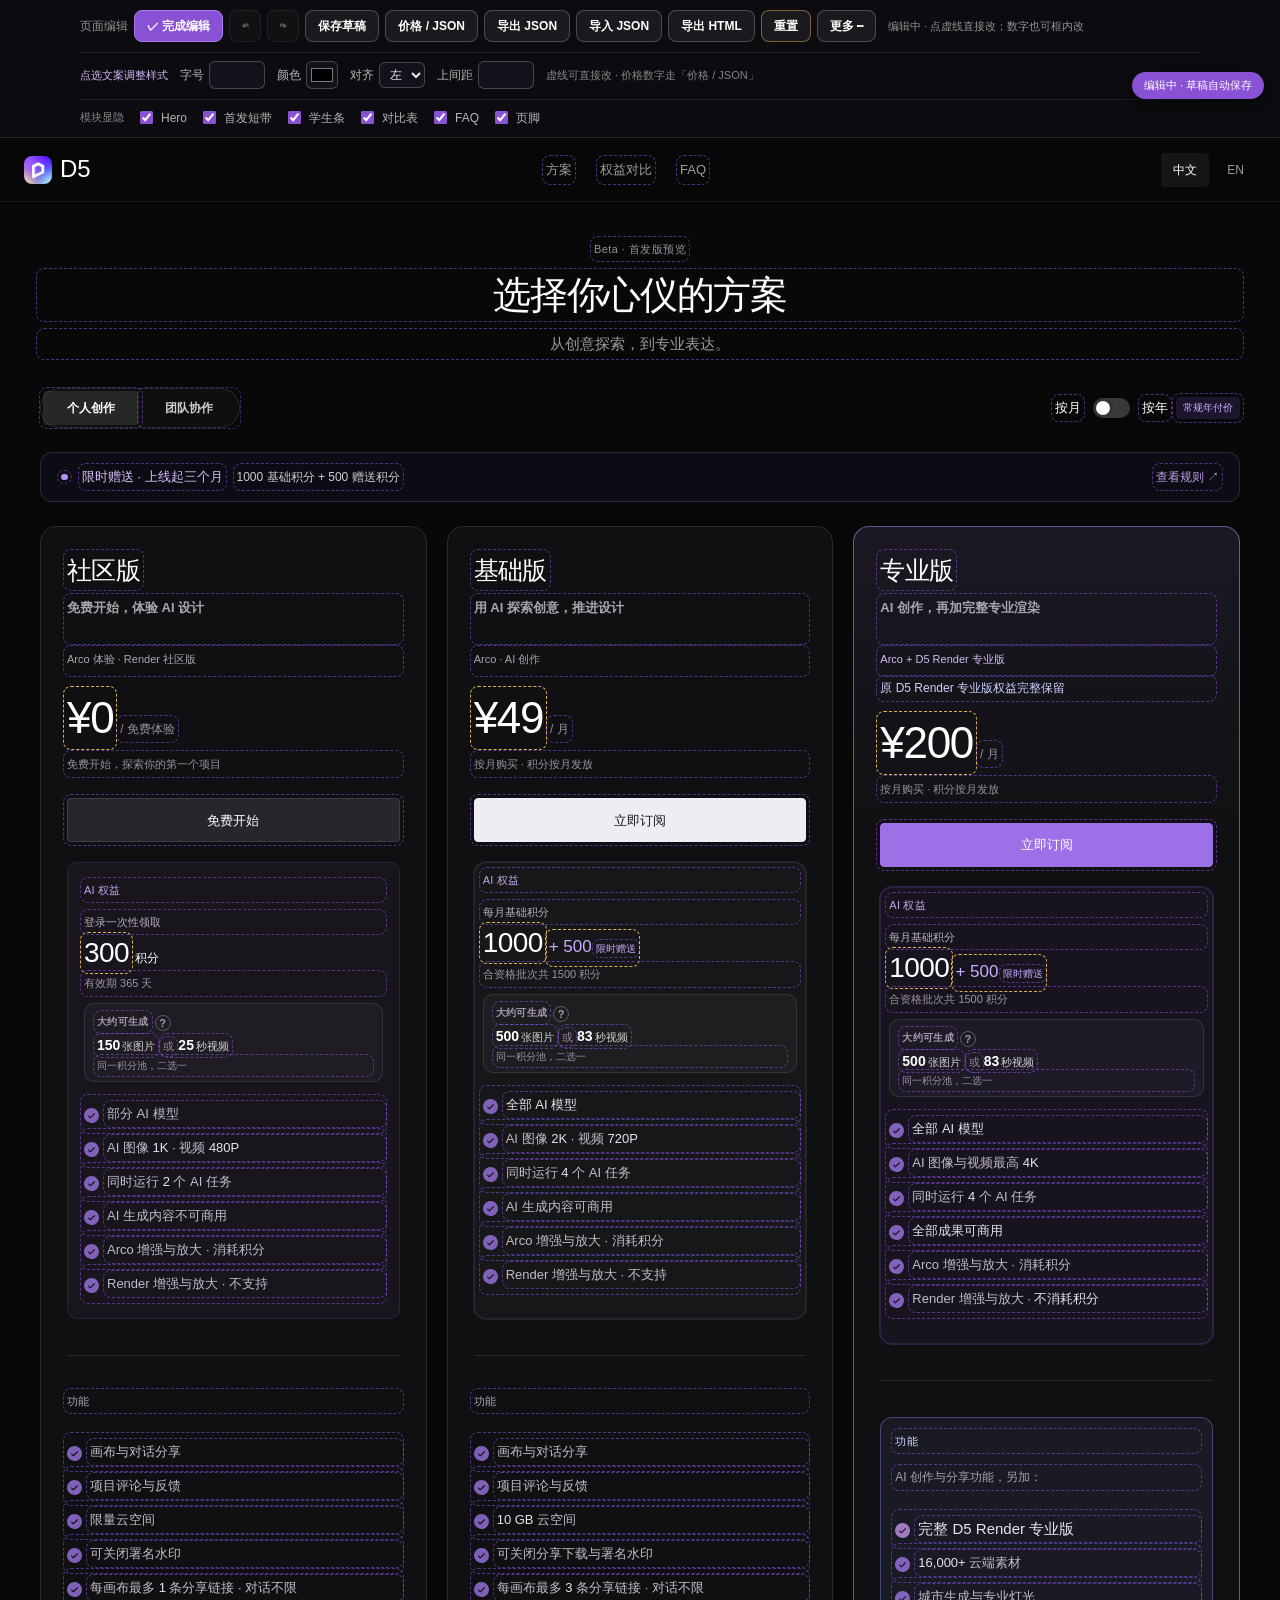
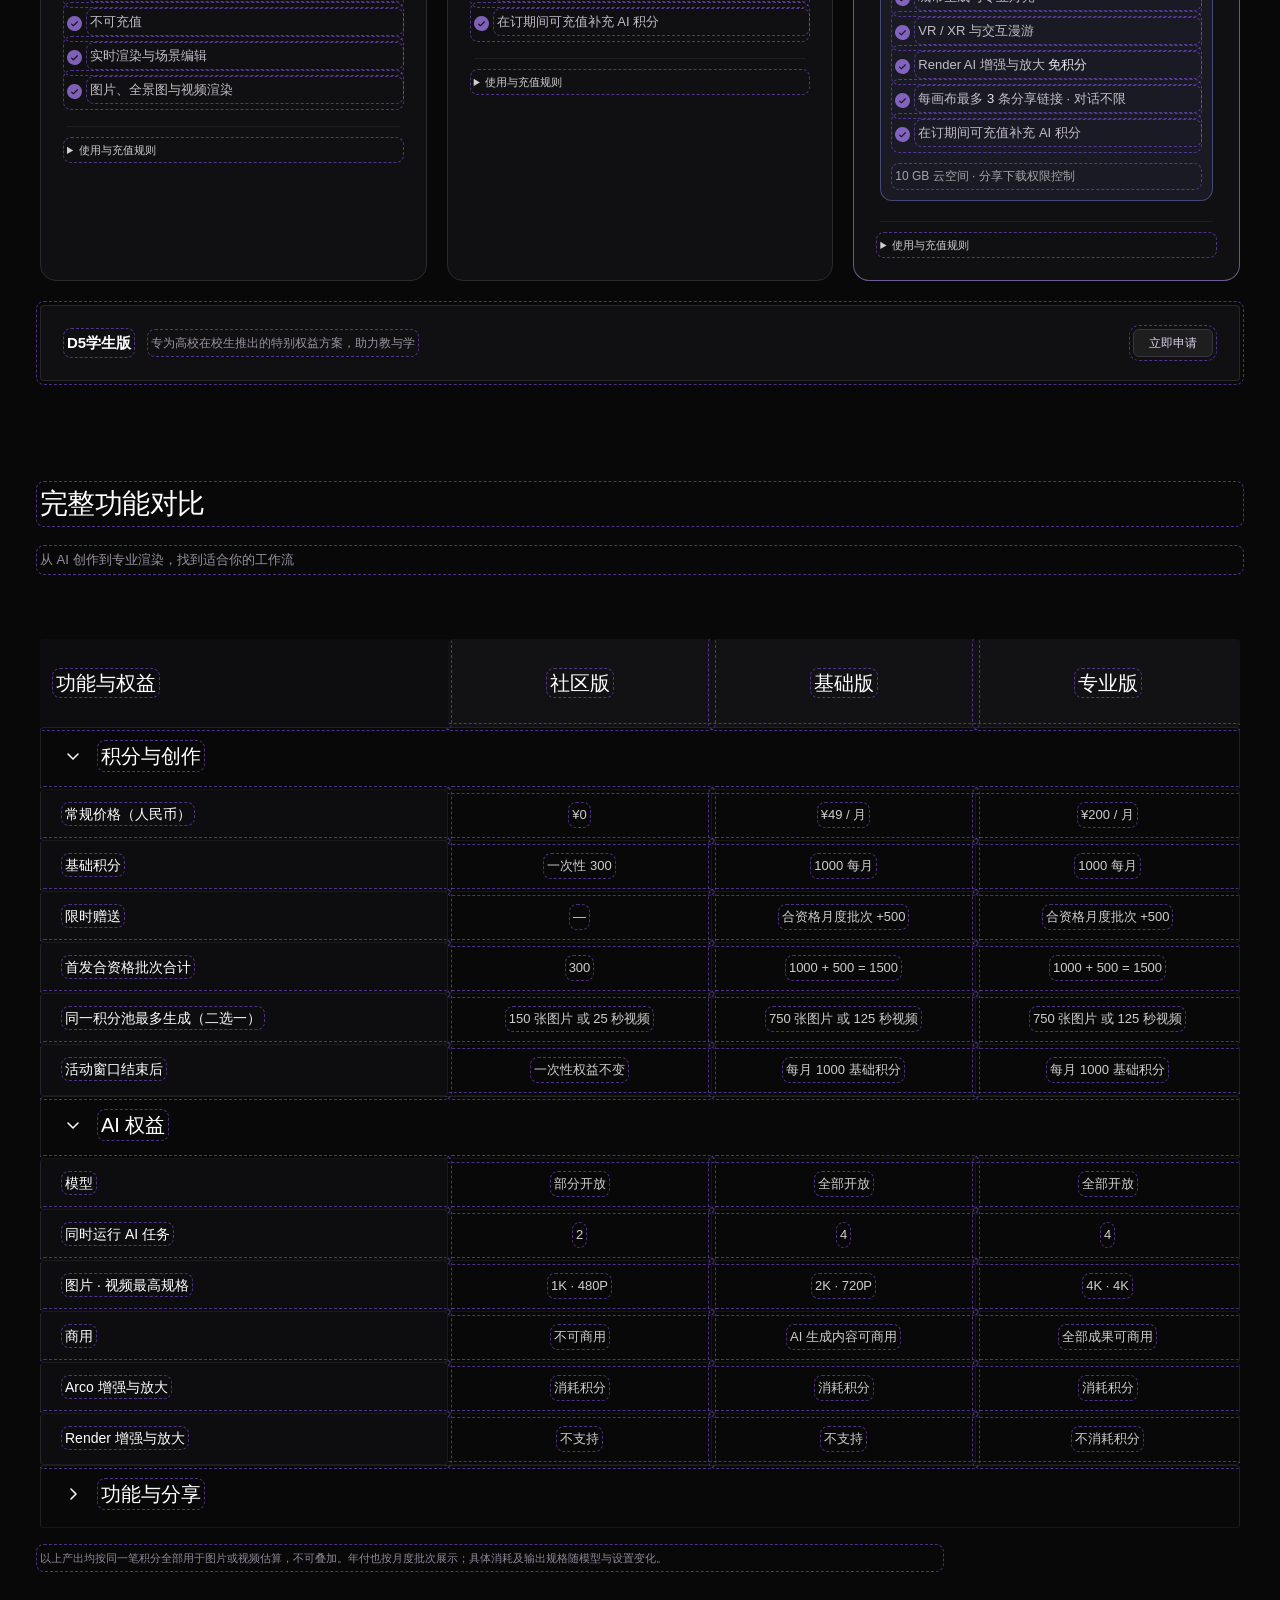
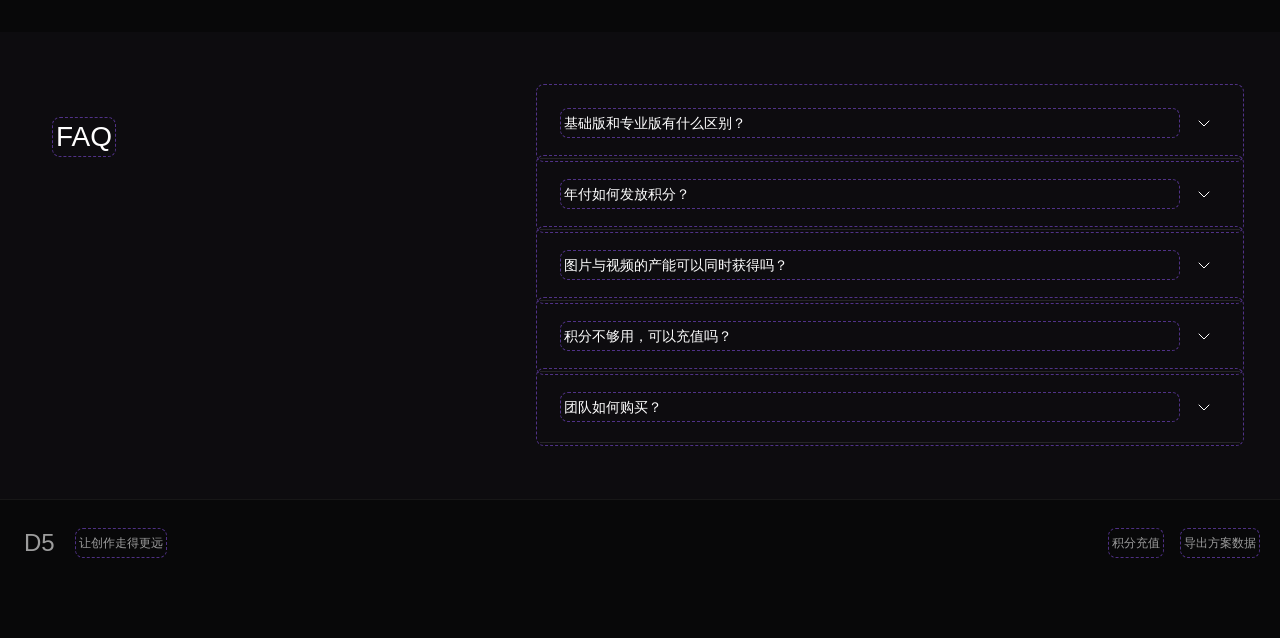
==== commit a54555ce: "Deploy estimate-inline pricing beta (20261015). Put image and video capacity on one row with smaller" ====
--- a/index2.html
+++ b/index2.html
@@ -8,9 +8,9 @@
   <meta name="description" content="D5 首发方案：基础版与专业版每月 1000 基础积分，首发合资格批次加赠 500。">
   <title>D5 · 首发方案 Beta</title>
   <link rel="icon" href="assets/d5-logo.png">
-  <link rel="stylesheet" href="styles.css?v=20261015-xianzhi-zengsong">
-  <link rel="stylesheet" href="beta.css?v=20261015-xianzhi-zengsong">
-  <link rel="stylesheet" href="editor.css?v=20261015-xianzhi-zengsong">
+  <link rel="stylesheet" href="styles.css?v=20261015-estimate-inline">
+  <link rel="stylesheet" href="beta.css?v=20261015-estimate-inline">
+  <link rel="stylesheet" href="editor.css?v=20261015-estimate-inline">
 </head>
 <body data-page="pricing">
   <aside class="demo-toolbar" id="d5-editor" aria-label="演示与编辑工具栏">
@@ -116,12 +116,12 @@
   <footer class="beta-footer" data-module="footer"><a class="brand" href="#pricing"><span>D5</span></a><span data-edit-key="footer.tagline" data-zh="让创作走得更远" data-en="Take your creativity further"></span><div class="footer-links"><a href="topup.html" data-zh="积分充值" data-en="Credit top-ups"></a><button type="button" data-export data-zh="导出方案数据" data-en="Export plan data"></button></div></footer>
   <dialog id="order-preview" aria-labelledby="preview-title" aria-describedby="preview-demo"><div id="preview-content"></div></dialog>
   <div class="sr-only" id="announcer" role="status" aria-live="polite"></div>
-  <script src="data.js?v=20261015-xianzhi-zengsong"></script>
-  <script src="i18n-sync.js?v=20261015-xianzhi-zengsong"></script>
-  <script src="business.js?v=20261015-xianzhi-zengsong"></script>
-  <script src="app.js?v=20261015-xianzhi-zengsong"></script>
-  <script src="flows.js?v=20261015-xianzhi-zengsong"></script>
-  <script src="editor.js?v=20261015-xianzhi-zengsong"></script>
-  <script src="cloud-sync.js?v=20261015-xianzhi-zengsong"></script>
+  <script src="data.js?v=20261015-estimate-inline"></script>
+  <script src="i18n-sync.js?v=20261015-estimate-inline"></script>
+  <script src="business.js?v=20261015-estimate-inline"></script>
+  <script src="app.js?v=20261015-estimate-inline"></script>
+  <script src="flows.js?v=20261015-estimate-inline"></script>
+  <script src="editor.js?v=20261015-estimate-inline"></script>
+  <script src="cloud-sync.js?v=20261015-estimate-inline"></script>
 </body>
 </html>
--- a/styles.css
+++ b/styles.css
@@ -567,5 +567,7 @@
 /* Personal allowance translated into output, not a duplicate tier selector. */
 .generation-output { font-size:18px; line-height:1.5; color:var(--text-80); }
 .generation-output b { font-size:23px; font-weight:600; color:var(--text); }
+.generation-output-row { display:flex; flex-direction:row; flex-wrap:nowrap; align-items:baseline; gap:8px; white-space:nowrap; }
+.generation-output-row .generation-output { display:inline-flex; align-items:baseline; white-space:nowrap; }
 .generation-or { font-size:13px; color:var(--text-60); margin-right:4px; }
 .generation-assumptions { margin-top:4px; }
--- a/beta.css
+++ b/beta.css
@@ -144,16 +144,25 @@
 .credit-amount small { font-size:10px; font-weight:400; }
 .credit-basis { color:#9e93ab; font-size:11px; line-height:19px; }
 body[data-page="pricing"] .capacity-zone {
-  display:flex; flex-direction:column; gap:6px;
-  margin-top:14px; padding:14px 14px 12px;
-  border:1px solid rgba(255,255,255,.1); border-radius:12px;
+  display:flex; flex-direction:column; gap:3px;
+  margin-top:10px; padding:10px 12px 8px;
+  border:1px solid rgba(255,255,255,.1); border-radius:10px;
   background:rgba(255,255,255,.03);
 }
-body[data-page="pricing"] .capacity-label { font-size:11px; font-weight:600; letter-spacing:.03em; color:#a69bb2; line-height:18px; text-transform:none; }
-body[data-page="pricing"] .generation-output { display:block; font-size:17px; line-height:1.45; color:var(--text-80); white-space:normal; }
-body[data-page="pricing"] .generation-output b { font-size:22px; font-weight:600; line-height:1.2; color:#fff; }
-body[data-page="pricing"] .generation-or { margin-right:4px; margin-left:0; color:#958a9f; font-size:12px; }
-body[data-page="pricing"] .pool-note { font-size:11px; line-height:17px; margin-top:2px; color:#9e93ab; }
+body[data-page="pricing"] .capacity-label { font-size:10px; font-weight:600; letter-spacing:.03em; color:#a69bb2; line-height:16px; text-transform:none; }
+body[data-page="pricing"] .generation-output-row {
+  display:flex; flex-direction:row; flex-wrap:nowrap; align-items:baseline; gap:4px 8px;
+  white-space:nowrap; width:100%;
+}
+body[data-page="pricing"] .generation-output-row .generation-output {
+  display:inline-flex; flex:0 0 auto; align-items:baseline; gap:2px;
+  font-size:11px; line-height:1.2; color:var(--text-80); white-space:nowrap;
+}
+body[data-page="pricing"] .generation-output-row .generation-output b {
+  font-size:14px; font-weight:600; line-height:1.2; color:#fff;
+}
+body[data-page="pricing"] .generation-or { margin:0 2px 0 0; color:#958a9f; font-size:11px; }
+body[data-page="pricing"] .pool-note { font-size:10px; line-height:15px; margin-top:1px; color:#9e93ab; }
 body[data-page="pricing"] .generation-assumptions { font-size:11px; margin-top:4px; }
 body[data-page="pricing"] .generation-assumptions summary { color:#a299ae; cursor:pointer; }
 body[data-page="pricing"] .plan-list { gap:10px; margin-top:16px; }
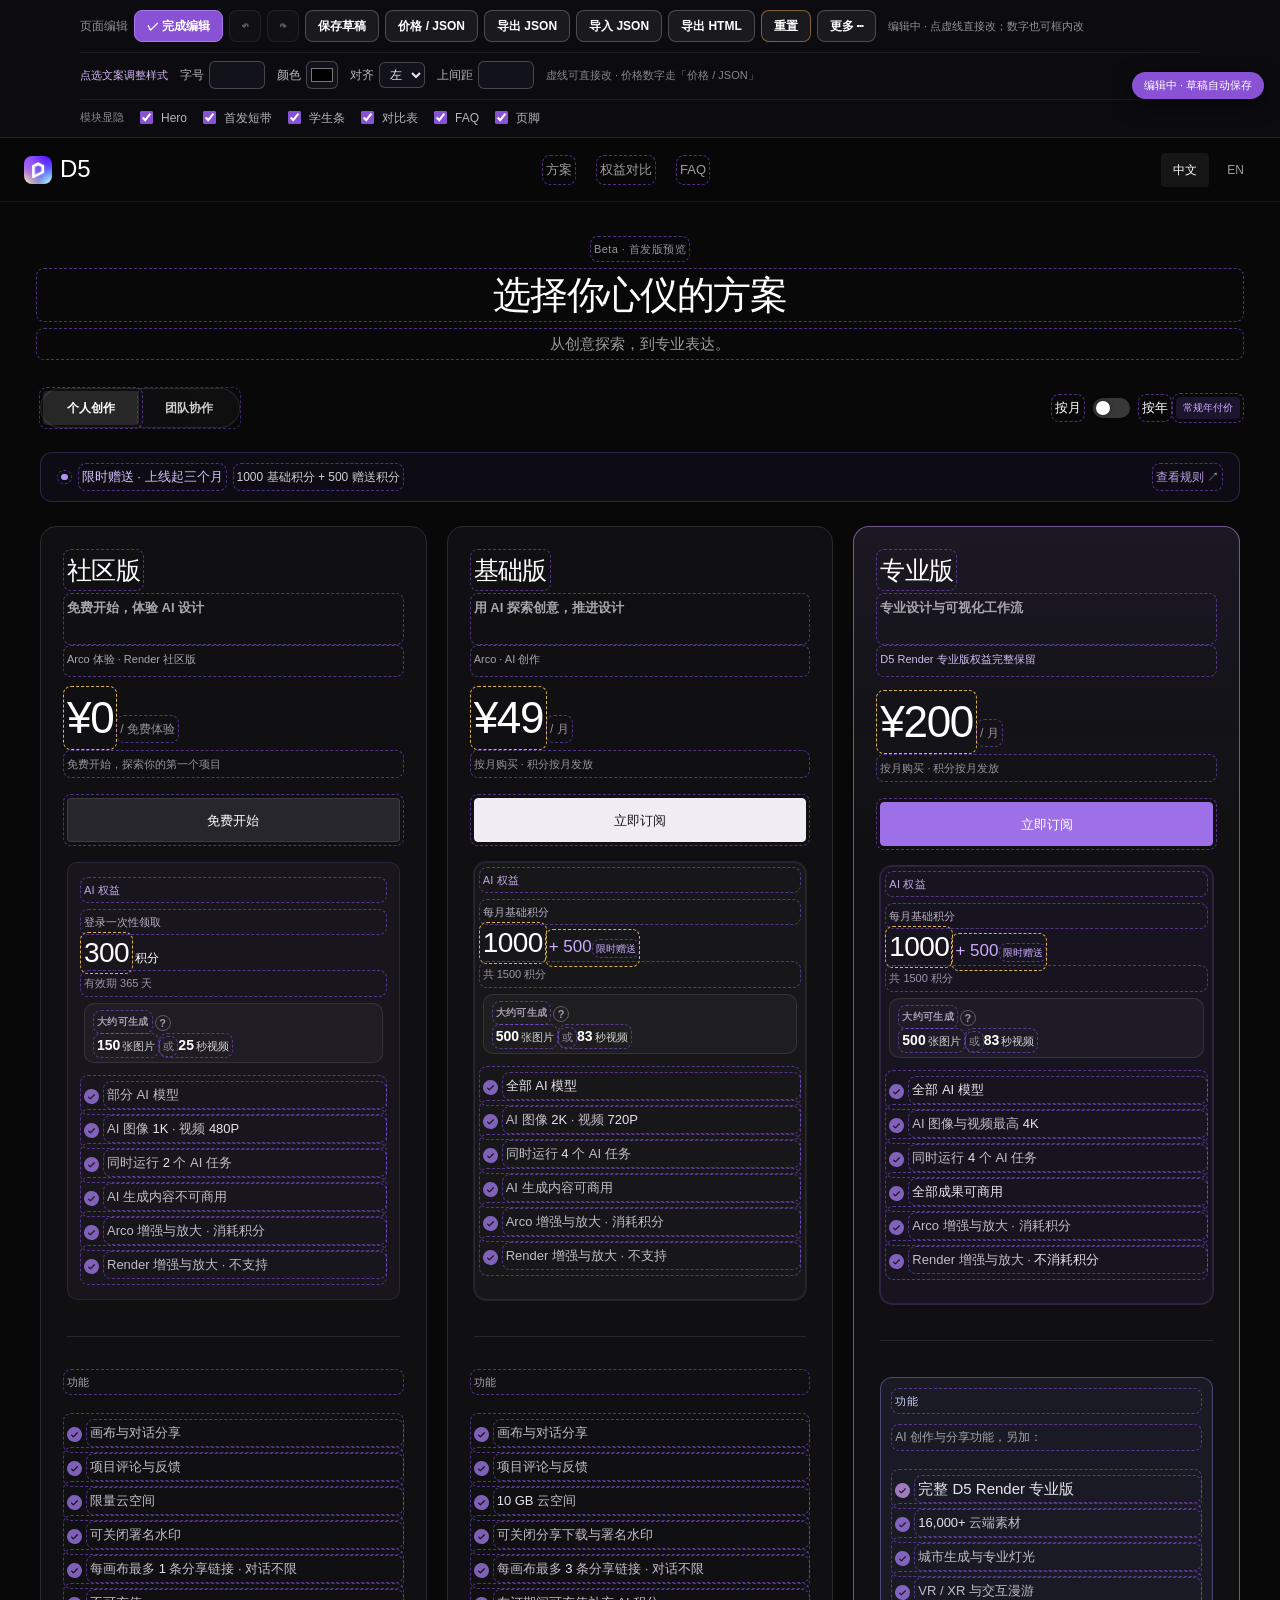
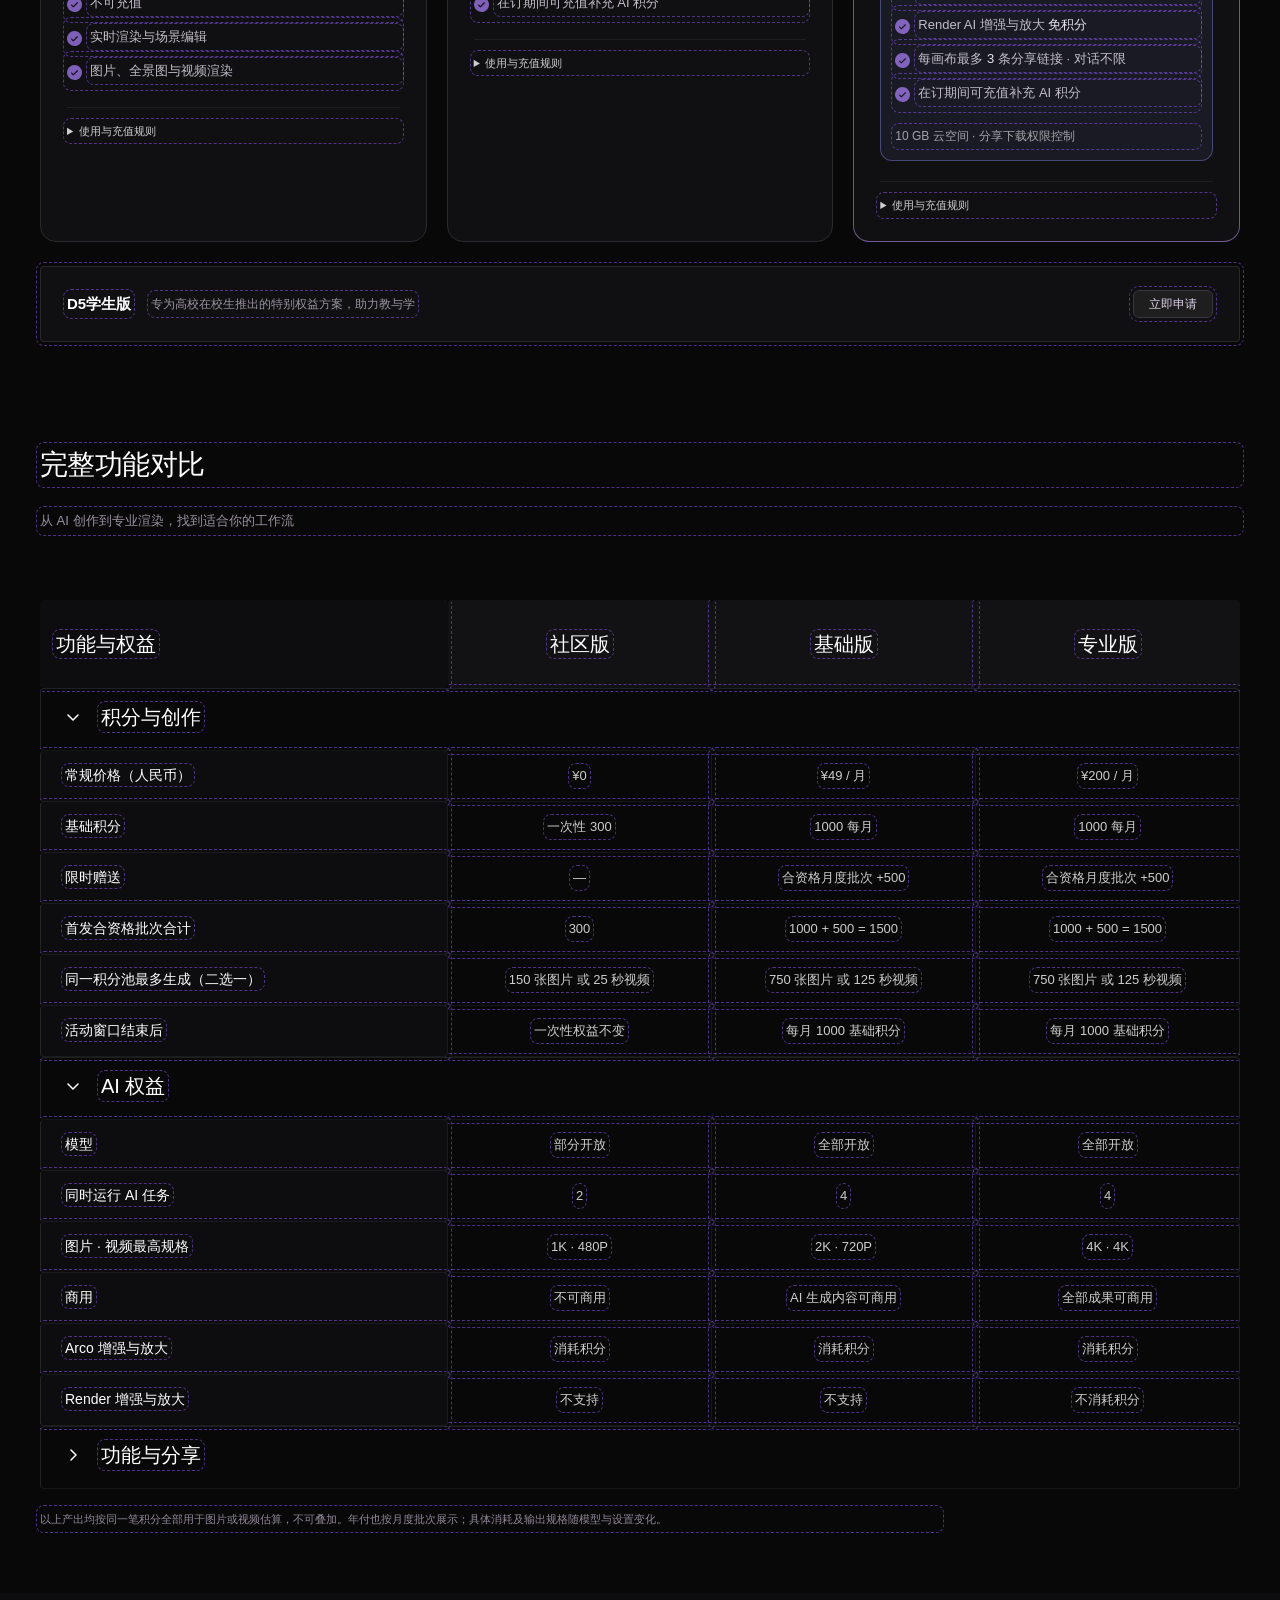
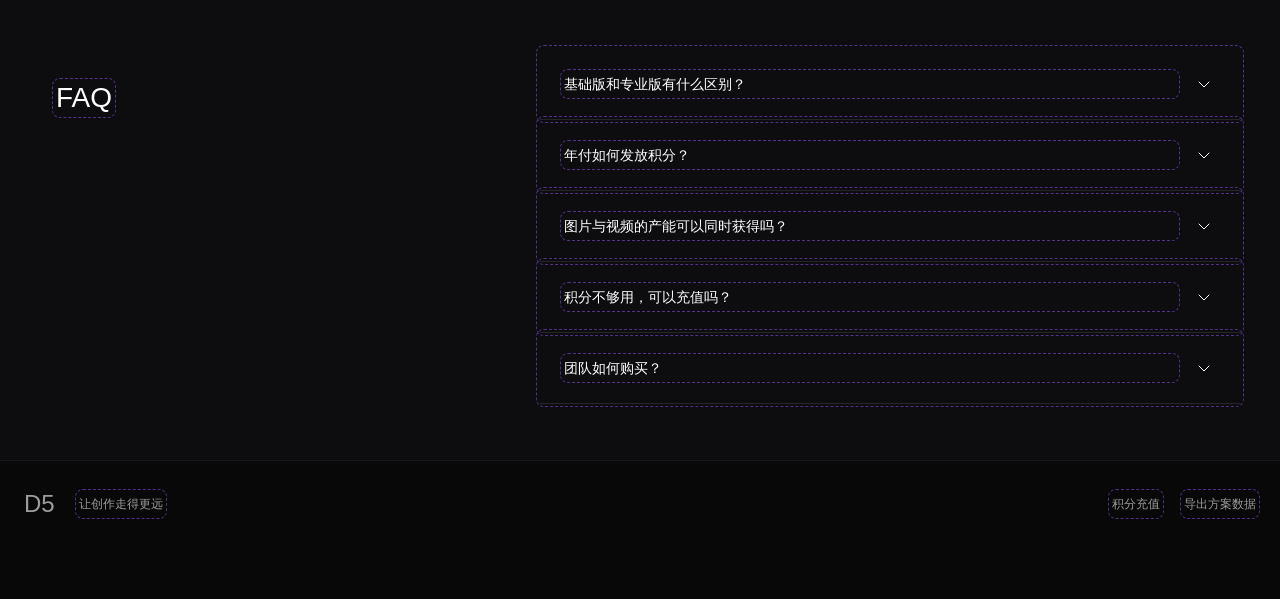
==== commit b608cad1: "Solidify live Pages hand-edits into pricing defaults. Bake cleared pool notes, Pro scope and card co" ====
--- a/index2.html
+++ b/index2.html
@@ -8,9 +8,9 @@
   <meta name="description" content="D5 首发方案：基础版与专业版每月 1000 基础积分，首发合资格批次加赠 500。">
   <title>D5 · 首发方案 Beta</title>
   <link rel="icon" href="assets/d5-logo.png">
-  <link rel="stylesheet" href="styles.css?v=20261015-estimate-inline">
-  <link rel="stylesheet" href="beta.css?v=20261015-estimate-inline">
-  <link rel="stylesheet" href="editor.css?v=20261015-estimate-inline">
+  <link rel="stylesheet" href="styles.css?v=20261015-solidify-pages">
+  <link rel="stylesheet" href="beta.css?v=20261015-solidify-pages">
+  <link rel="stylesheet" href="editor.css?v=20261015-solidify-pages">
 </head>
 <body data-page="pricing">
   <aside class="demo-toolbar" id="d5-editor" aria-label="演示与编辑工具栏">
@@ -116,12 +116,12 @@
   <footer class="beta-footer" data-module="footer"><a class="brand" href="#pricing"><span>D5</span></a><span data-edit-key="footer.tagline" data-zh="让创作走得更远" data-en="Take your creativity further"></span><div class="footer-links"><a href="topup.html" data-zh="积分充值" data-en="Credit top-ups"></a><button type="button" data-export data-zh="导出方案数据" data-en="Export plan data"></button></div></footer>
   <dialog id="order-preview" aria-labelledby="preview-title" aria-describedby="preview-demo"><div id="preview-content"></div></dialog>
   <div class="sr-only" id="announcer" role="status" aria-live="polite"></div>
-  <script src="data.js?v=20261015-estimate-inline"></script>
-  <script src="i18n-sync.js?v=20261015-estimate-inline"></script>
-  <script src="business.js?v=20261015-estimate-inline"></script>
-  <script src="app.js?v=20261015-estimate-inline"></script>
-  <script src="flows.js?v=20261015-estimate-inline"></script>
-  <script src="editor.js?v=20261015-estimate-inline"></script>
-  <script src="cloud-sync.js?v=20261015-estimate-inline"></script>
+  <script src="data.js?v=20261015-solidify-pages"></script>
+  <script src="i18n-sync.js?v=20261015-solidify-pages"></script>
+  <script src="business.js?v=20261015-solidify-pages"></script>
+  <script src="app.js?v=20261015-solidify-pages"></script>
+  <script src="flows.js?v=20261015-solidify-pages"></script>
+  <script src="editor.js?v=20261015-solidify-pages"></script>
+  <script src="cloud-sync.js?v=20261015-solidify-pages"></script>
 </body>
 </html>
--- a/beta.css
+++ b/beta.css
@@ -539,3 +539,13 @@
     font-size: 12px;
   }
 }
+
+
+/* solidify empty collapse */
+body[data-page="pricing"] .pool-note:empty,
+body[data-page="pricing"] .pro-retained:empty,
+body[data-page="pricing"] li:has(> span:empty) {
+  display: none !important;
+}
+body[data-page="pricing"] .plan-list li[hidden] { display: none !important; margin: 0; padding: 0; height: 0; }
+body[data-page="pricing"] .product-scope.pro-anchor { margin-bottom: 4px; }
